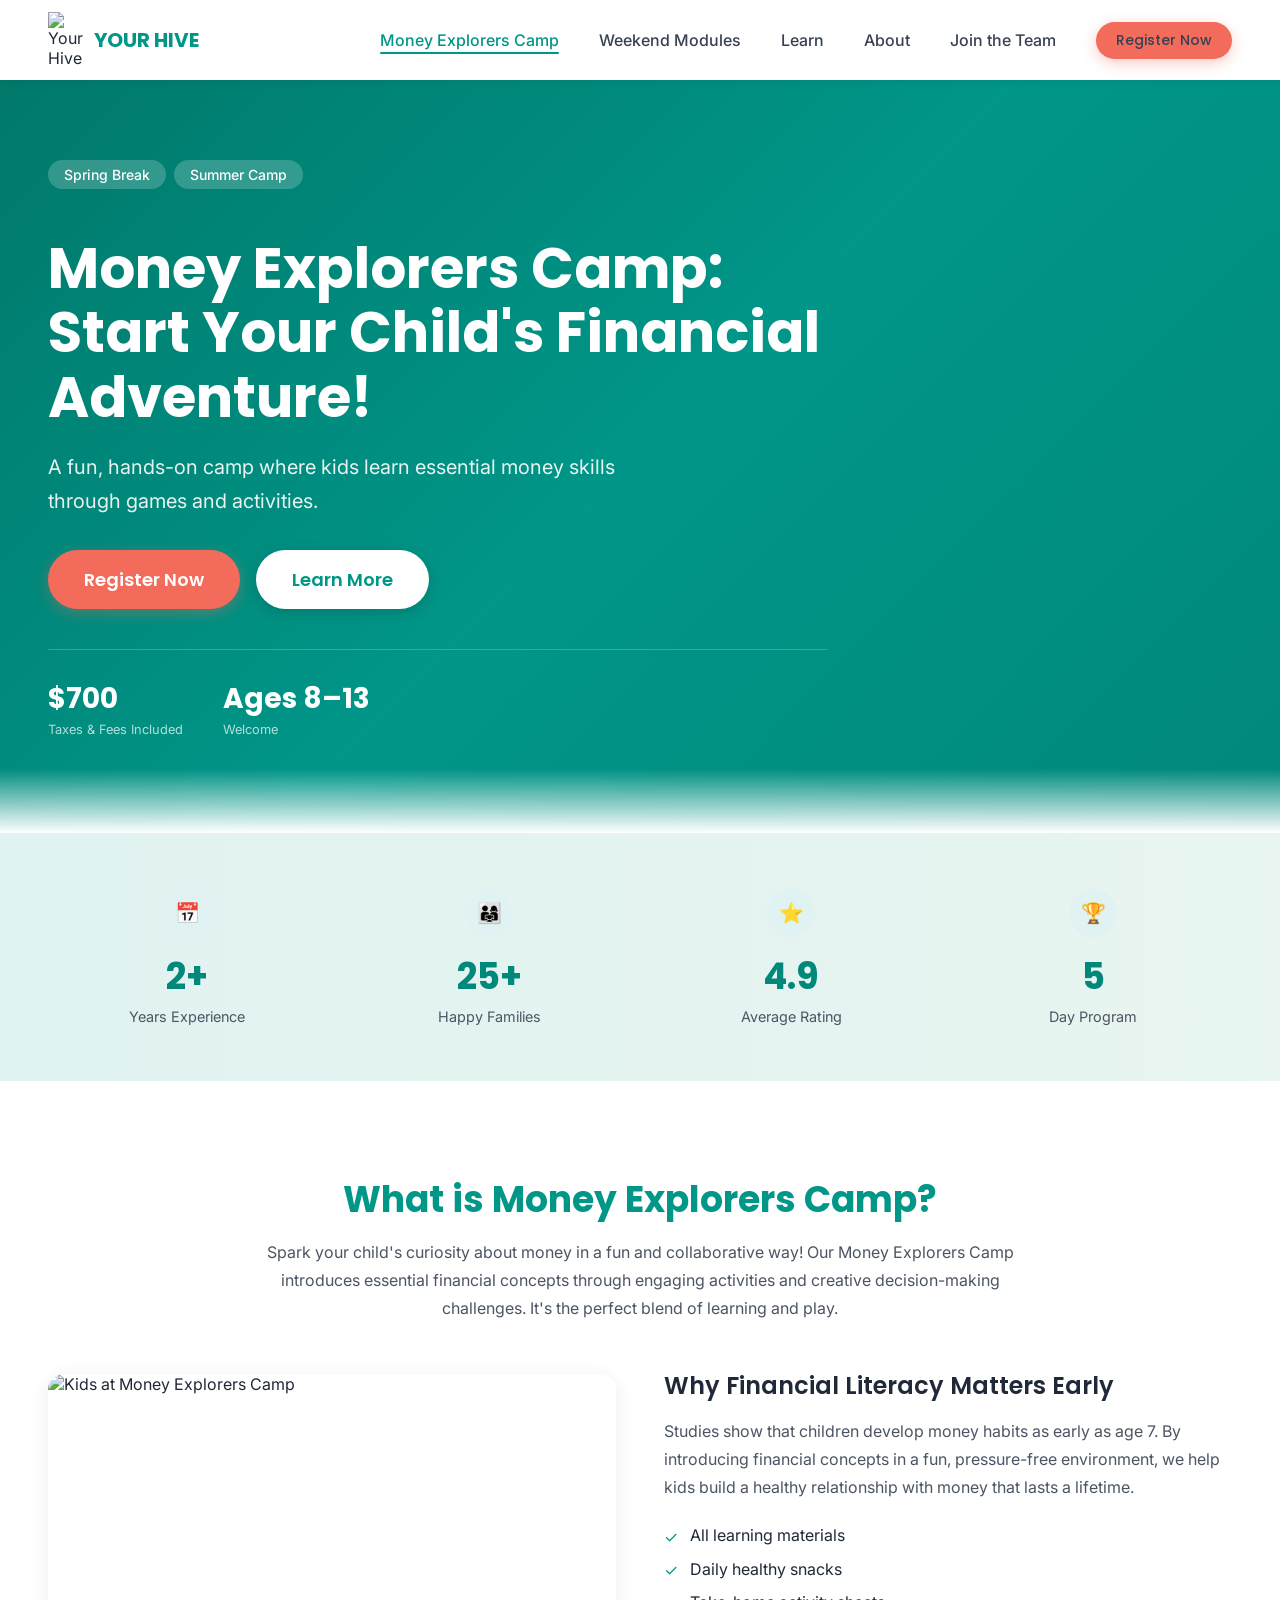
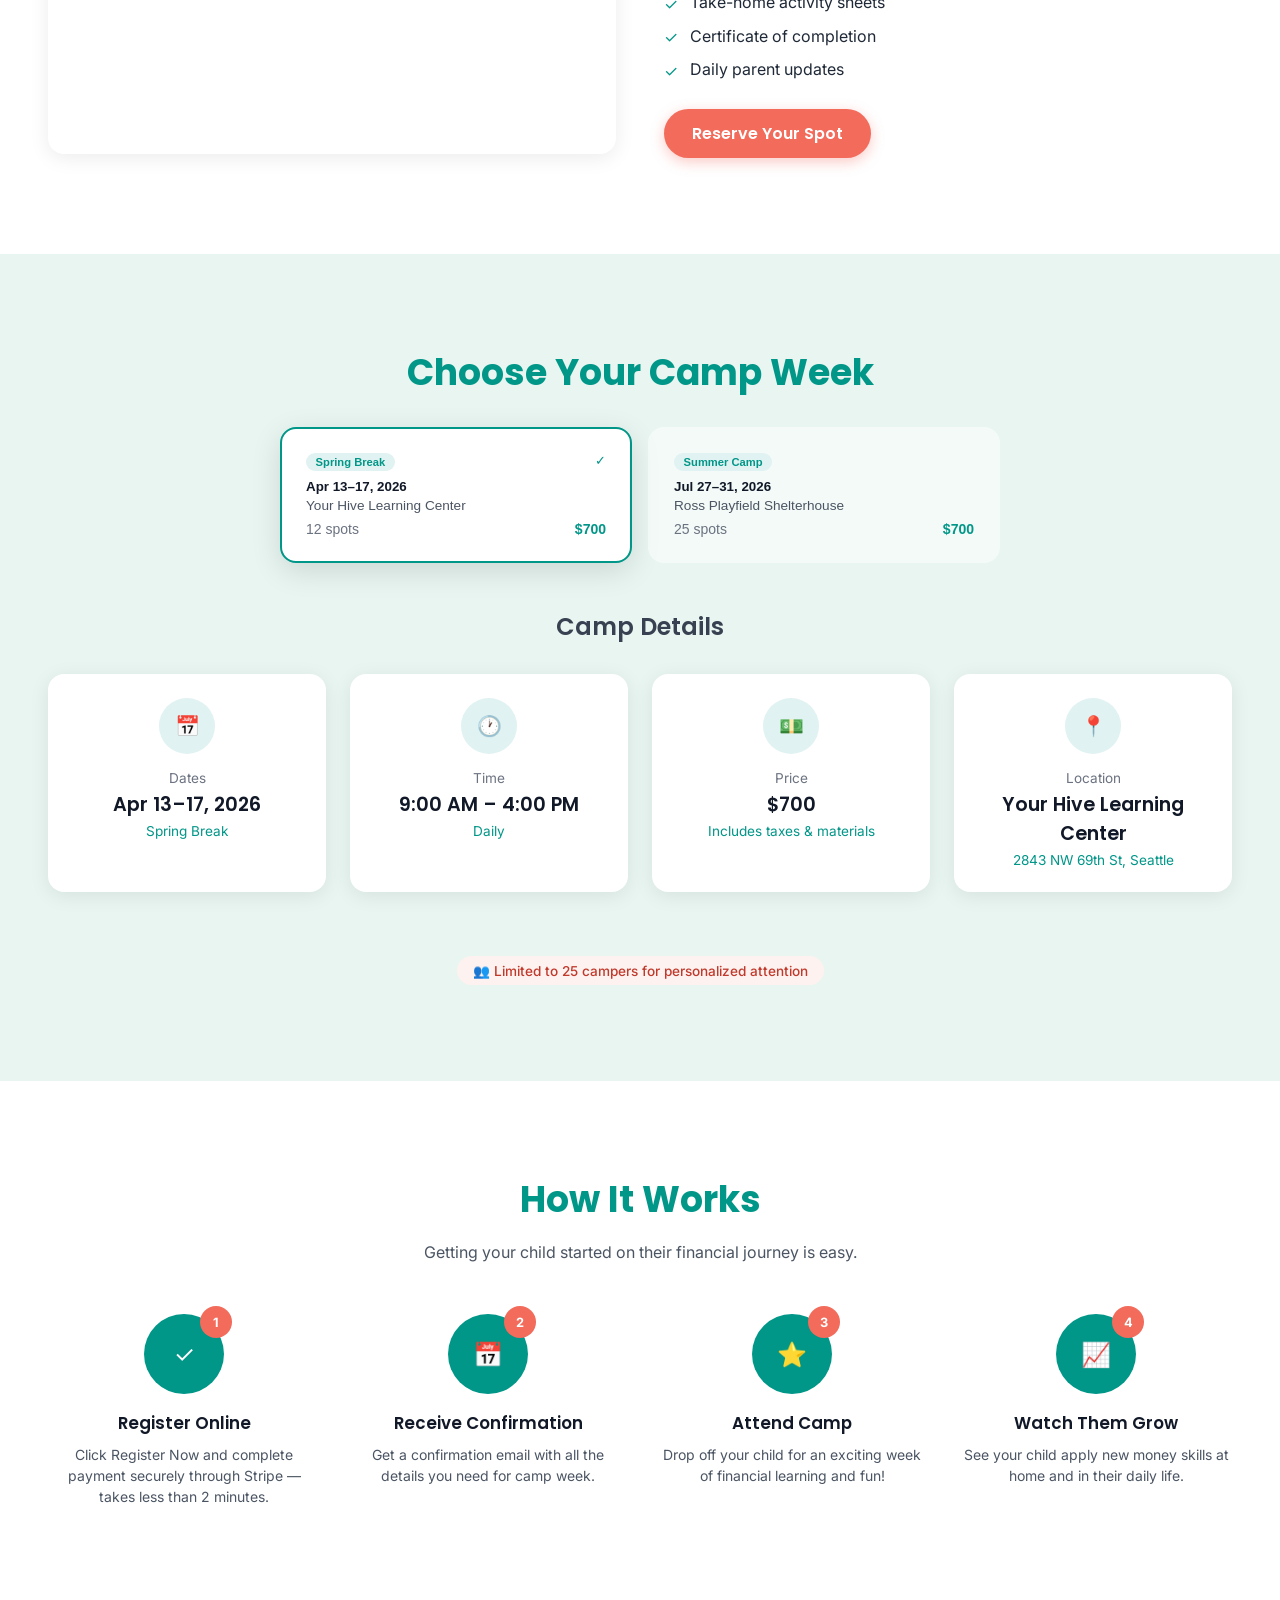
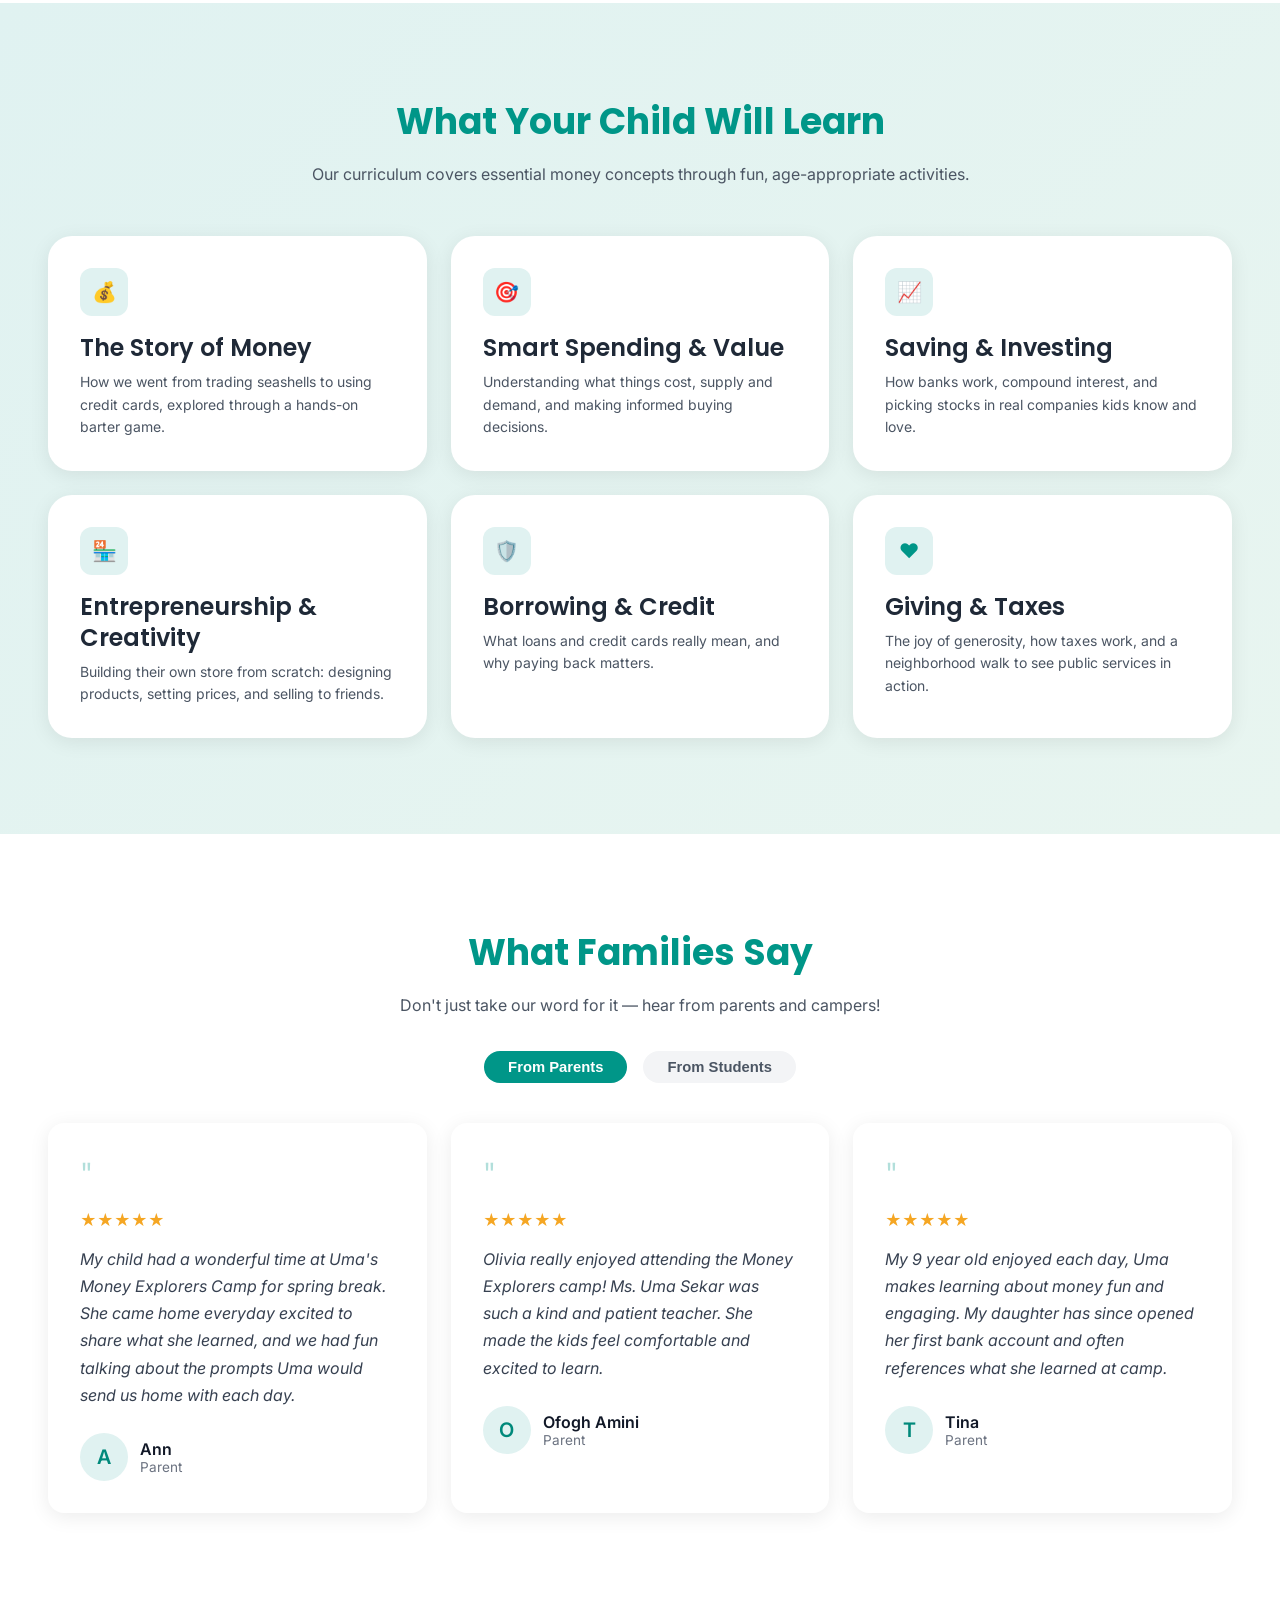
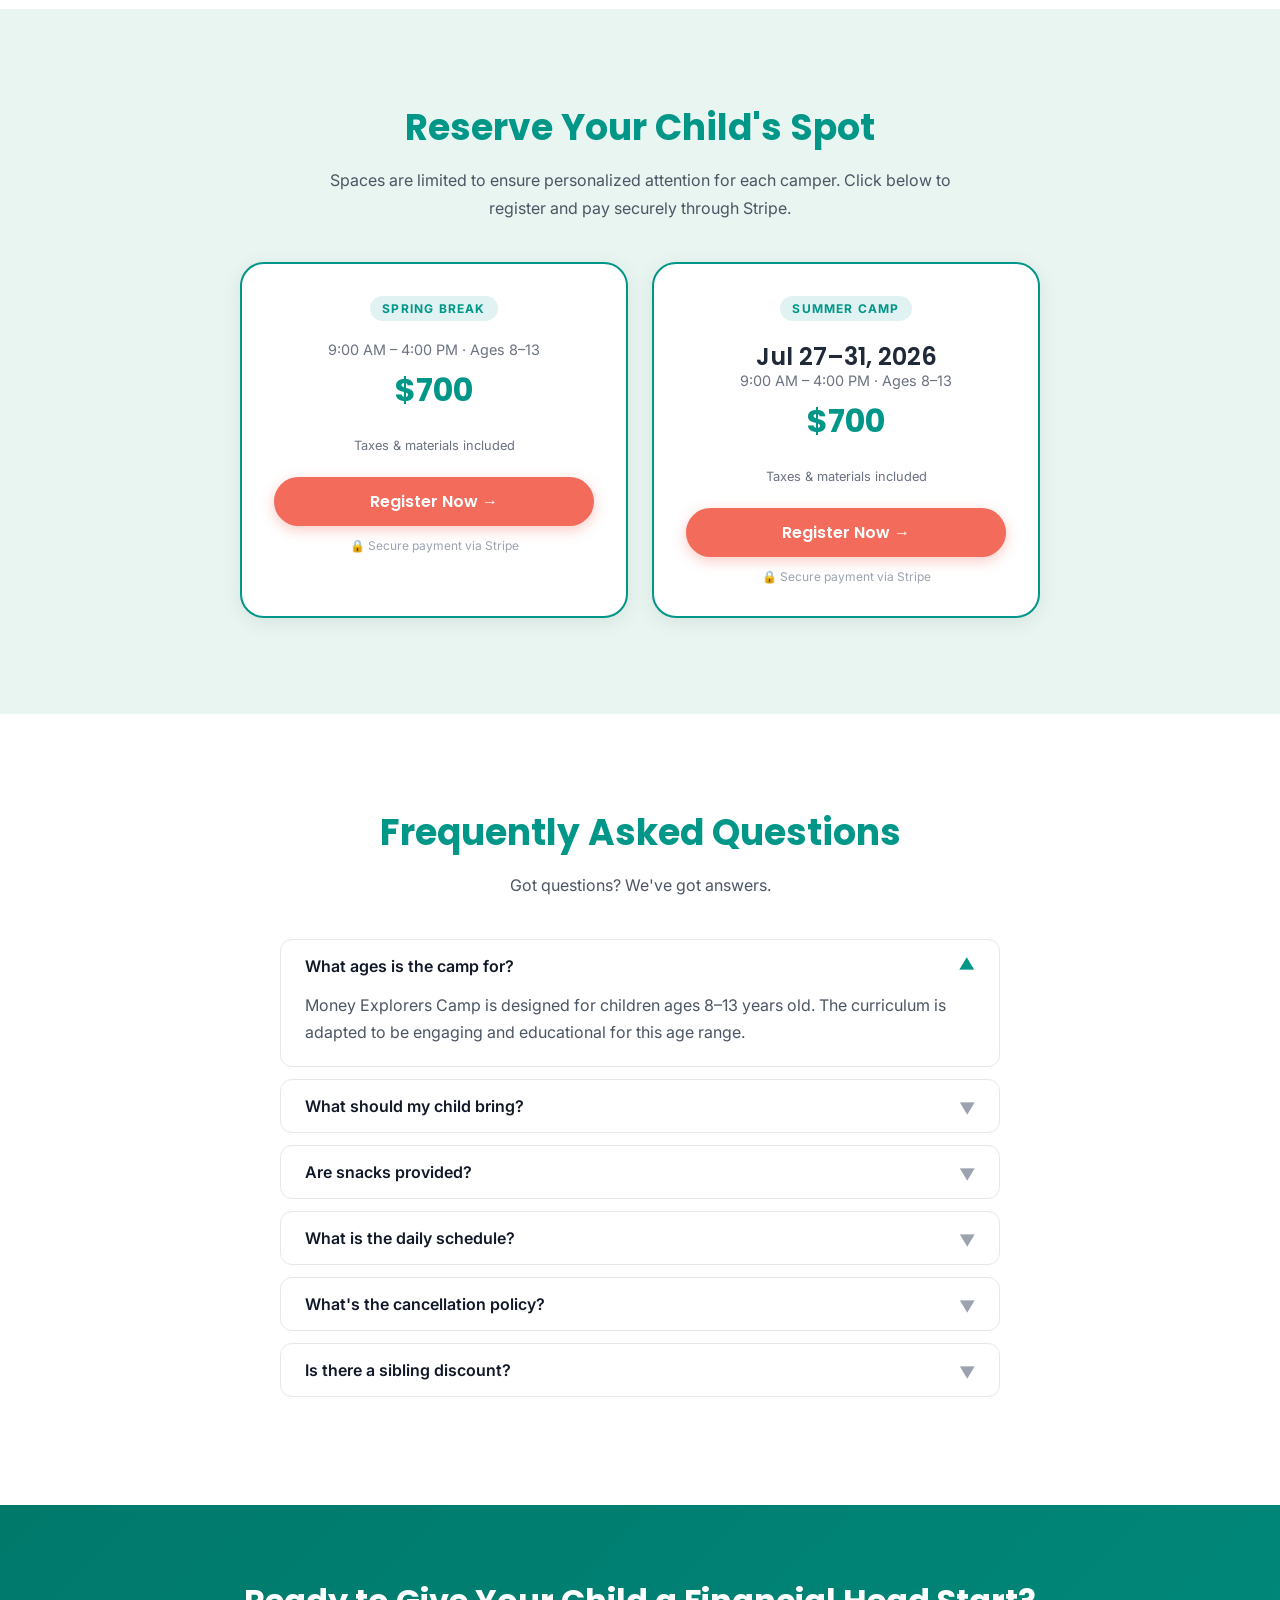
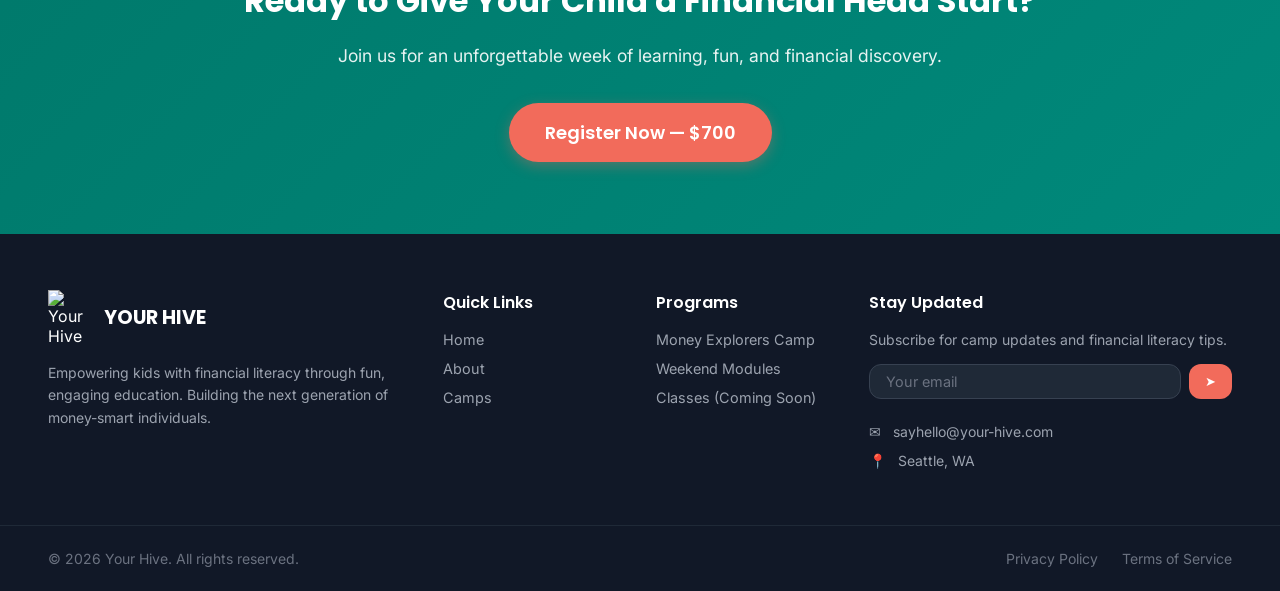
==== index.html @ 43883ba2 "Add files via upload" ====
<!DOCTYPE html>
<html lang="en" data-page="home">
<head>
  <meta charset="UTF-8">
  <meta name="viewport" content="width=device-width, initial-scale=1.0">
  <title>Money Explorers Camp — Your Hive | Financial Literacy for Kids</title>
  <meta name="description" content="A fun, hands-on camp where kids ages 8–13 learn essential money skills through games and activities. Spring Break & Summer 2026 in Seattle, WA.">
  <link rel="stylesheet" href="styles.css">
</head>
<body>

<!-- NAVBAR -->
<nav class="navbar" role="navigation">
  <div class="container navbar-inner">
    <a href="index.html" class="navbar-logo">
      <img src="assets/Hive Logo White.png" alt="Your Hive" >
      <span>YOUR HIVE</span>
    </a>
    <div class="navbar-nav">
      <a href="index.html" class="nav-home active">Money Explorers Camp</a>
      <a href="weekend-modules.html" class="nav-modules">Weekend Modules</a>
      <a href="learn.html" class="nav-learn">Learn</a>
      <a href="about.html" class="nav-about">About</a>
      <a href="join-team.html" class="nav-join">Join the Team</a>
      <a href="https://buy.stripe.com/9B6eVe1KY7rE9HEcYC2oE06" target="_blank" class="btn btn-primary btn-sm">Register Now</a>
    </div>
  </div>
</nav>

<!-- HERO -->
<section class="hero">
  <div class="container">
    <div class="hero-content reveal">
      <div class="hero-badges">
        <span class="hero-badge">Spring Break</span>
        <span class="hero-badge">Summer Camp</span>
      </div>
      <h1>Money Explorers Camp: Start Your Child's Financial Adventure!</h1>
      <p>A fun, hands-on camp where kids learn essential money skills through games and activities.</p>
      <div class="hero-ctas">
        <a href="https://buy.stripe.com/9B6eVe1KY7rE9HEcYC2oE06" target="_blank" class="btn btn-primary btn-lg">Register Now</a>
        <a href="#about" class="btn btn-white btn-lg">Learn More</a>
      </div>
      <div class="hero-stats">
        <div>
          <div class="hero-stat-value">$700</div>
          <div class="hero-stat-label">Taxes & Fees Included</div>
        </div>
        <div>
          <div class="hero-stat-value">Ages 8–13</div>
          <div class="hero-stat-label">Welcome</div>
        </div>
      </div>
    </div>
  </div>
</section>

<!-- STATS BAR -->
<div class="stats-bar">
  <div class="container">
    <div class="stats-grid">
      <div class="stat-item">
        <div class="stat-icon">📅</div>
        <div class="stat-value">2+</div>
        <div class="stat-label">Years Experience</div>
      </div>
      <div class="stat-item">
        <div class="stat-icon">👨‍👩‍👧</div>
        <div class="stat-value">25+</div>
        <div class="stat-label">Happy Families</div>
      </div>
      <div class="stat-item">
        <div class="stat-icon">⭐</div>
        <div class="stat-value">4.9</div>
        <div class="stat-label">Average Rating</div>
      </div>
      <div class="stat-item">
        <div class="stat-icon">🏆</div>
        <div class="stat-value">5</div>
        <div class="stat-label">Day Program</div>
      </div>
    </div>
  </div>
</div>

<!-- ABOUT SECTION -->
<section id="about" class="section bg-white">
  <div class="container">
    <div class="text-center mb-12 reveal">
      <h2 class="heading-2 mb-4" style="color:var(--teal)">What is Money Explorers Camp?</h2>
      <p class="text-body max-w-3xl mx-auto">Spark your child's curiosity about money in a fun and collaborative way! Our Money Explorers Camp introduces essential financial concepts through engaging activities and creative decision-making challenges. It's the perfect blend of learning and play.</p>
    </div>
    <div class="grid-2" style="align-items:center; gap:3rem;">
      <div class="reveal">
        <img src="assets/camps.jpg" alt="Kids at Money Explorers Camp" style="border-radius:1rem; width:100%; height:380px; object-fit:cover; box-shadow:var(--shadow-card);">
      </div>
      <div class="reveal delay-1">
        <h3 class="heading-3 mb-4">Why Financial Literacy Matters Early</h3>
        <p class="text-body mb-6">Studies show that children develop money habits as early as age 7. By introducing financial concepts in a fun, pressure-free environment, we help kids build a healthy relationship with money that lasts a lifetime.</p>
        <ul style="display:flex;flex-direction:column;gap:0.75rem;margin-bottom:1.75rem;">
          <li style="display:flex;gap:0.75rem;align-items:flex-start;"><span style="color:var(--teal);flex-shrink:0;margin-top:0.1rem;">✓</span><span>All learning materials</span></li>
          <li style="display:flex;gap:0.75rem;align-items:flex-start;"><span style="color:var(--teal);flex-shrink:0;margin-top:0.1rem;">✓</span><span>Daily healthy snacks</span></li>
          <li style="display:flex;gap:0.75rem;align-items:flex-start;"><span style="color:var(--teal);flex-shrink:0;margin-top:0.1rem;">✓</span><span>Take-home activity sheets</span></li>
          <li style="display:flex;gap:0.75rem;align-items:flex-start;"><span style="color:var(--teal);flex-shrink:0;margin-top:0.1rem;">✓</span><span>Certificate of completion</span></li>
          <li style="display:flex;gap:0.75rem;align-items:flex-start;"><span style="color:var(--teal);flex-shrink:0;margin-top:0.1rem;">✓</span><span>Daily parent updates</span></li>
        </ul>
        <a href="https://buy.stripe.com/9B6eVe1KY7rE9HEcYC2oE06" target="_blank" class="btn btn-primary btn-md">Reserve Your Spot</a>
      </div>
    </div>
  </div>
</section>

<!-- CAMP DETAILS -->
<section class="section bg-mint">
  <div class="container">
    <h2 class="heading-2 text-center mb-8 reveal" style="color:var(--teal)">Choose Your Camp Week</h2>

    <!-- Session Selector -->
    <div class="grid-2 mb-12 reveal" style="max-width:720px;margin-left:auto;margin-right:auto;gap:1rem;">
      <button class="session-card selected" data-session="spring2">
        <div style="display:flex;justify-content:space-between;align-items:flex-start;margin-bottom:0.5rem;">
          <span class="badge badge-teal">Spring Break</span>
          <span style="color:var(--teal);">✓</span>
        </div>
        <div style="font-weight:600;color:var(--gray-900);margin-bottom:0.25rem;">Apr 13–17, 2026</div>
        <div style="font-size:0.85rem;color:var(--gray-600);margin-bottom:0.5rem;">Your Hive Learning Center</div>
        <div style="display:flex;justify-content:space-between;font-size:0.875rem;">
          <span style="color:var(--gray-500);">12 spots</span>
          <span style="font-weight:600;color:var(--teal);">$700</span>
        </div>
      </button>
      <button class="session-card unselected" data-session="summer">
        <div style="display:flex;justify-content:space-between;align-items:flex-start;margin-bottom:0.5rem;">
          <span class="badge badge-teal">Summer Camp</span>
        </div>
        <div style="font-weight:600;color:var(--gray-900);margin-bottom:0.25rem;">Jul 27–31, 2026</div>
        <div style="font-size:0.85rem;color:var(--gray-600);margin-bottom:0.5rem;">Ross Playfield Shelterhouse</div>
        <div style="display:flex;justify-content:space-between;font-size:0.875rem;">
          <span style="color:var(--gray-500);">25 spots</span>
          <span style="font-weight:600;color:var(--teal);">$700</span>
        </div>
      </button>
    </div>

    <h3 class="heading-3 text-center mb-8 reveal" style="color:var(--gray-700)">Camp Details</h3>
    <div class="grid-4 reveal">
      <div class="detail-card">
        <div class="detail-icon">📅</div>
        <div class="detail-sub">Dates</div>
        <div class="detail-val" id="detail-dates">Apr 13–17, 2026</div>
        <div class="detail-info" id="detail-season">Spring Break</div>
      </div>
      <div class="detail-card">
        <div class="detail-icon">🕐</div>
        <div class="detail-sub">Time</div>
        <div class="detail-val">9:00 AM – 4:00 PM</div>
        <div class="detail-info">Daily</div>
      </div>
      <div class="detail-card">
        <div class="detail-icon">💵</div>
        <div class="detail-sub">Price</div>
        <div class="detail-val">$700</div>
        <div class="detail-info">Includes taxes &amp; materials</div>
      </div>
      <div class="detail-card">
        <div class="detail-icon">📍</div>
        <div class="detail-sub">Location</div>
        <div class="detail-val" id="detail-location">Your Hive Learning Center</div>
        <div class="detail-info" id="detail-address">2843 NW 69th St, Seattle</div>
      </div>
    </div>
    <div class="text-center mt-8 reveal">
      <div class="capacity-badge">👥 Limited to 25 campers for personalized attention</div>
    </div>
  </div>
</section>

<!-- HOW IT WORKS -->
<section class="section bg-white">
  <div class="container">
    <h2 class="heading-2 text-center mb-4 reveal" style="color:var(--teal)">How It Works</h2>
    <p class="text-body text-center max-w-2xl mx-auto mb-12 reveal">Getting your child started on their financial journey is easy.</p>
    <div class="steps-grid">
      <div class="step reveal">
        <div class="step-icon-wrap"><div class="step-icon">✓</div><span class="step-num">1</span></div>
        <div class="step-title">Register Online</div>
        <p class="step-desc">Click Register Now and complete payment securely through Stripe — takes less than 2 minutes.</p>
      </div>
      <div class="step reveal delay-1">
        <div class="step-icon-wrap"><div class="step-icon">📅</div><span class="step-num">2</span></div>
        <div class="step-title">Receive Confirmation</div>
        <p class="step-desc">Get a confirmation email with all the details you need for camp week.</p>
      </div>
      <div class="step reveal delay-2">
        <div class="step-icon-wrap"><div class="step-icon">⭐</div><span class="step-num">3</span></div>
        <div class="step-title">Attend Camp</div>
        <p class="step-desc">Drop off your child for an exciting week of financial learning and fun!</p>
      </div>
      <div class="step reveal delay-3">
        <div class="step-icon-wrap"><div class="step-icon">📈</div><span class="step-num">4</span></div>
        <div class="step-title">Watch Them Grow</div>
        <p class="step-desc">See your child apply new money skills at home and in their daily life.</p>
      </div>
    </div>
  </div>
</section>

<!-- CURRICULUM -->
<section class="section" style="background:linear-gradient(135deg,var(--teal-50),var(--mint));">
  <div class="container">
    <h2 class="heading-2 text-center mb-4 reveal" style="color:var(--teal)">What Your Child Will Learn</h2>
    <p class="text-body text-center max-w-2xl mx-auto mb-12 reveal">Our curriculum covers essential money concepts through fun, age-appropriate activities.</p>
    <div class="grid-3">
      <div class="card reveal">
        <div class="card-icon">💰</div>
        <h3 class="heading-3 mb-2">The Story of Money</h3>
        <p class="text-body-sm">How we went from trading seashells to using credit cards, explored through a hands-on barter game.</p>
      </div>
      <div class="card reveal delay-1">
        <div class="card-icon">🎯</div>
        <h3 class="heading-3 mb-2">Smart Spending & Value</h3>
        <p class="text-body-sm">Understanding what things cost, supply and demand, and making informed buying decisions.</p>
      </div>
      <div class="card reveal delay-2">
        <div class="card-icon">📈</div>
        <h3 class="heading-3 mb-2">Saving & Investing</h3>
        <p class="text-body-sm">How banks work, compound interest, and picking stocks in real companies kids know and love.</p>
      </div>
      <div class="card reveal">
        <div class="card-icon">🏪</div>
        <h3 class="heading-3 mb-2">Entrepreneurship & Creativity</h3>
        <p class="text-body-sm">Building their own store from scratch: designing products, setting prices, and selling to friends.</p>
      </div>
      <div class="card reveal delay-1">
        <div class="card-icon">🛡️</div>
        <h3 class="heading-3 mb-2">Borrowing & Credit</h3>
        <p class="text-body-sm">What loans and credit cards really mean, and why paying back matters.</p>
      </div>
      <div class="card reveal delay-2">
        <div class="card-icon">❤️</div>
        <h3 class="heading-3 mb-2">Giving & Taxes</h3>
        <p class="text-body-sm">The joy of generosity, how taxes work, and a neighborhood walk to see public services in action.</p>
      </div>
    </div>
  </div>
</section>

<!-- TESTIMONIALS -->
<section class="section bg-white">
  <div class="container">
    <h2 class="heading-2 text-center mb-4 reveal" style="color:var(--teal)">What Families Say</h2>
    <p class="text-body text-center max-w-2xl mx-auto mb-8 reveal">Don't just take our word for it — hear from parents and campers!</p>
    <div class="tabs reveal" id="testimonial-tabs">
      <button class="tab active" data-tab="parents">From Parents</button>
      <button class="tab" data-tab="students">From Students</button>
    </div>
    <div class="tab-panel active" data-panel="parents">
      <div class="grid-3">
        <div class="testimonial-card reveal">
          <div class="testimonial-quote-icon">"</div>
          <div class="testimonial-stars">★★★★★</div>
          <p class="testimonial-text">My child had a wonderful time at Uma's Money Explorers Camp for spring break. She came home everyday excited to share what she learned, and we had fun talking about the prompts Uma would send us home with each day.</p>
          <div class="testimonial-author"><div class="testimonial-avatar">A</div><div><div class="testimonial-name">Ann</div><div class="testimonial-role">Parent</div></div></div>
        </div>
        <div class="testimonial-card reveal delay-1">
          <div class="testimonial-quote-icon">"</div>
          <div class="testimonial-stars">★★★★★</div>
          <p class="testimonial-text">Olivia really enjoyed attending the Money Explorers camp! Ms. Uma Sekar was such a kind and patient teacher. She made the kids feel comfortable and excited to learn.</p>
          <div class="testimonial-author"><div class="testimonial-avatar">O</div><div><div class="testimonial-name">Ofogh Amini</div><div class="testimonial-role">Parent</div></div></div>
        </div>
        <div class="testimonial-card reveal delay-2">
          <div class="testimonial-quote-icon">"</div>
          <div class="testimonial-stars">★★★★★</div>
          <p class="testimonial-text">My 9 year old enjoyed each day, Uma makes learning about money fun and engaging. My daughter has since opened her first bank account and often references what she learned at camp.</p>
          <div class="testimonial-author"><div class="testimonial-avatar">T</div><div><div class="testimonial-name">Tina</div><div class="testimonial-role">Parent</div></div></div>
        </div>
      </div>
    </div>
    <div class="tab-panel" data-panel="students">
      <div class="grid-3">
        <div class="quote-card reveal"><div class="quote-icon">👤</div><p class="quote-text">"I don't want to borrow, but if I need to use a credit card, I'll make sure I have enough to pay it back."</p><p class="quote-attr">— Money Explorers Camper</p></div>
        <div class="quote-card reveal delay-1"><div class="quote-icon">👤</div><p class="quote-text">"I love making a store, I want to do more of that when I am an adult."</p><p class="quote-attr">— Money Explorers Camper</p></div>
        <div class="quote-card reveal delay-2"><div class="quote-icon">👤</div><p class="quote-text">"I don't want to pay interest to the Bank, I want to get paid by the Bank."</p><p class="quote-attr">— Money Explorers Camper</p></div>
        <div class="quote-card reveal"><div class="quote-icon">👤</div><p class="quote-text">"I want to do stock investing! I really enjoyed that!"</p><p class="quote-attr">— Money Explorers Camper</p></div>
        <div class="quote-card reveal delay-1"><div class="quote-icon">👤</div><p class="quote-text">"I'm going to invest $1M and make it $6.9M by the time I'm 35!"</p><p class="quote-attr">— Money Explorers Camper</p></div>
        <div class="quote-card reveal delay-2"><div class="quote-icon">👤</div><p class="quote-text">"I don't want to take too much risk until I have enough backup money and I'm ready to lose it."</p><p class="quote-attr">— Money Explorers Camper</p></div>
      </div>
    </div>
  </div>
</section>

<!-- REGISTRATION -->
<section id="registration" class="section bg-mint">
  <div class="container">
    <div class="text-center mb-10 reveal">
      <h2 class="heading-2 mb-4" style="color:var(--teal)">Reserve Your Child's Spot</h2>
      <p class="text-body max-w-2xl mx-auto">Spaces are limited to ensure personalized attention for each camper. Click below to register and pay securely through Stripe.</p>
    </div>
    <div class="grid-2 reveal" style="max-width:800px;margin:0 auto;gap:1.5rem;">

      <!-- Spring Break -->
      <div class="card text-center" style="border:2px solid var(--teal);">
        <div style="display:inline-flex;align-items:center;gap:0.5rem;background:var(--teal-50);color:var(--teal);font-size:0.75rem;font-weight:700;letter-spacing:0.1em;text-transform:uppercase;padding:0.3rem 0.75rem;border-radius:9999px;margin-bottom:1.25rem;">Spring Break</div>
        <p style="font-size:0.9rem;color:var(--gray-500);margin-bottom:0.5rem;">9:00 AM – 4:00 PM · Ages 8–13</p>
        <p style="font-family:var(--font-heading);font-size:2rem;font-weight:700;color:var(--teal);margin-bottom:1.5rem;">$700</p>
        <p style="font-size:0.8rem;color:var(--gray-500);margin-bottom:1.5rem;">Taxes &amp; materials included</p>
        <a href="https://buy.stripe.com/9B6eVe1KY7rE9HEcYC2oE06" target="_blank" class="btn btn-primary btn-md" style="width:100%;justify-content:center;">Register Now →</a>
        <p style="font-size:0.75rem;color:var(--gray-400);margin-top:0.75rem;">🔒 Secure payment via Stripe</p>
      </div>

      <!-- Summer Camp -->
      <div class="card text-center" style="border:2px solid var(--teal);">
        <div style="display:inline-flex;align-items:center;gap:0.5rem;background:var(--teal-50);color:var(--teal);font-size:0.75rem;font-weight:700;letter-spacing:0.1em;text-transform:uppercase;padding:0.3rem 0.75rem;border-radius:9999px;margin-bottom:1.25rem;">Summer Camp</div>
        <h3 class="heading-3 mb-1">Jul 27–31, 2026</h3>
        <p style="font-size:0.9rem;color:var(--gray-500);margin-bottom:0.5rem;">9:00 AM – 4:00 PM · Ages 8–13</p>
        <p style="font-family:var(--font-heading);font-size:2rem;font-weight:700;color:var(--teal);margin-bottom:1.5rem;">$700</p>
        <p style="font-size:0.8rem;color:var(--gray-500);margin-bottom:1.5rem;">Taxes &amp; materials included</p>
        <a href="https://buy.stripe.com/9B6eVe1KY7rE9HEcYC2oE06" target="_blank" class="btn btn-primary btn-md" style="width:100%;justify-content:center;">Register Now →</a>
        <p style="font-size:0.75rem;color:var(--gray-400);margin-top:0.75rem;">🔒 Secure payment via Stripe</p>
      </div>

    </div>
  </div>
</section>

<!-- FAQ -->
<section class="section bg-white">
  <div class="container">
    <div style="max-width:720px;margin:0 auto;">
      <h2 class="heading-2 text-center mb-4 reveal" style="color:var(--teal)">Frequently Asked Questions</h2>
      <p class="text-body text-center mb-10 reveal">Got questions? We've got answers.</p>
      <div class="accordion reveal">
        <div class="accordion-item">
          <button class="accordion-trigger open">What ages is the camp for? <span class="icon">▼</span></button>
          <div class="accordion-body open"><div class="accordion-content">Money Explorers Camp is designed for children ages 8–13 years old. The curriculum is adapted to be engaging and educational for this age range.</div></div>
        </div>
        <div class="accordion-item">
          <button class="accordion-trigger">What should my child bring? <span class="icon">▼</span></button>
          <div class="accordion-body"><div class="accordion-content">Your child should bring a packed lunch each day, a water bottle, and wear comfortable clothes. We provide all materials, snacks, and learning supplies.</div></div>
        </div>
        <div class="accordion-item">
          <button class="accordion-trigger">Are snacks provided? <span class="icon">▼</span></button>
          <div class="accordion-body"><div class="accordion-content">Yes! We provide healthy, kid-friendly snacks throughout the day. However, lunch is NOT provided — please pack a lunch for your child each day.</div></div>
        </div>
        <div class="accordion-item">
          <button class="accordion-trigger">What is the daily schedule? <span class="icon">▼</span></button>
          <div class="accordion-body"><div class="accordion-content">Camp runs from 9:00 AM to 4:00 PM daily. Each day includes a mix of interactive lessons, hands-on activities, outdoor play, and creative projects.</div></div>
        </div>
        <div class="accordion-item">
          <button class="accordion-trigger">What's the cancellation policy? <span class="icon">▼</span></button>
          <div class="accordion-body"><div class="accordion-content">Cancellations made 14+ days before camp receive a full refund minus processing fee. Cancellations made less than 14 days before are not eligible for refund, but camp credit may be issued.</div></div>
        </div>
        <div class="accordion-item">
          <button class="accordion-trigger">Is there a sibling discount? <span class="icon">▼</span></button>
          <div class="accordion-body"><div class="accordion-content">Contact us at <a href="mailto:sayhello@your-hive.com" style="color:var(--teal)">sayhello@your-hive.com</a> to inquire about sibling discounts for multiple children registering together.</div></div>
        </div>
      </div>
    </div>
  </div>
</section>

<!-- FINAL CTA -->
<section class="final-cta">
  <div class="container">
    <h2>Ready to Give Your Child a Financial Head Start?</h2>
    <p>Join us for an unforgettable week of learning, fun, and financial discovery.</p>
    <a href="https://buy.stripe.com/9B6eVe1KY7rE9HEcYC2oE06" target="_blank" class="btn btn-primary btn-lg">Register Now — $700</a>
  </div>
</section>

<!-- FOOTER -->
<footer>
  <div class="footer-main">
    <div class="container">
      <div class="footer-grid">
        <div>
          <div class="footer-brand-logo">
            <img src="assets/Hive Logo White.png" alt="Your Hive">
            <span>YOUR HIVE</span>
          </div>
          <p class="footer-brand-desc">Empowering kids with financial literacy through fun, engaging education. Building the next generation of money-smart individuals.</p>
        </div>
        <div>
          <h4 class="footer-heading">Quick Links</h4>
          <nav class="footer-links">
            <a href="index.html">Home</a>
            <a href="about.html">About</a>
            <a href="index.html">Camps</a>
          </nav>
        </div>
        <div>
          <h4 class="footer-heading">Programs</h4>
          <nav class="footer-links">
            <a href="index.html">Money Explorers Camp</a>
            <a href="weekend-modules.html">Weekend Modules</a>
            <a href="#">Classes (Coming Soon)</a>
          </nav>
        </div>
        <div id="subscribe">
          <h4 class="footer-heading">Stay Updated</h4>
          <p style="color:var(--gray-400);font-size:0.875rem;margin-bottom:1rem;">Subscribe for camp updates and financial literacy tips.</p>
          <form id="subscribe-form" class="footer-subscribe">
            <input type="email" id="subscribe-email" placeholder="Your email" required>
            <button type="submit" class="footer-subscribe-btn">➤</button>
          </form>
          <p id="subscribe-msg" style="font-size:0.85rem;margin-top:0.5rem;"></p>
          <div class="footer-contact">
            <div class="footer-contact-item"><span>✉</span><a href="mailto:sayhello@your-hive.com" style="color:var(--gray-400);">sayhello@your-hive.com</a></div>
            <div class="footer-contact-item"><span>📍</span><span>Seattle, WA</span></div>
          </div>
        </div>
      </div>
    </div>
  </div>
  <div class="footer-bottom">
    <div class="container footer-bottom-inner">
      <p class="footer-copy">&copy; 2026 Your Hive. All rights reserved.</p>
      <div class="footer-legal"><a href="#">Privacy Policy</a><a href="#">Terms of Service</a></div>
    </div>
  </div>
</footer>

<script src="script.js"></script>
<script>
  // Session selector dynamic detail update
  const sessionData = {
    spring2: { dates:'Apr 13–17, 2026', season:'Spring Break', location:'Your Hive Learning Center', address:'2843 NW 69th St, Seattle' },
    summer:  { dates:'Jul 27–31, 2026',  season:'Summer Camp',  location:'Ross Playfield Shelterhouse', address:'4320 4th Ave NW, Seattle WA 98107' },
  };
  document.querySelectorAll('.session-card').forEach(card => {
    card.addEventListener('click', () => {
      const d = sessionData[card.dataset.session];
      if (d) {
        document.getElementById('detail-dates').textContent = d.dates;
        document.getElementById('detail-season').textContent = d.season;
        document.getElementById('detail-location').textContent = d.location;
        document.getElementById('detail-address').textContent = d.address;
      }
    });
  });
</script>
</body>
</html>
---- styles.css ----
@import url('https://fonts.googleapis.com/css2?family=Inter:wght@400;500;600;700&family=Poppins:wght@400;500;600;700;800&display=swap');

/* ============================================================
   CSS VARIABLES — Brand Colors & Tokens
   ============================================================ */
:root {
  --teal:       #009688;
  --teal-50:    #E0F2F1;
  --teal-100:   #B2DFDB;
  --teal-600:   #00897B;
  --teal-700:   #00796B;
  --teal-800:   #00695C;
  --teal-900:   #004D40;
  --teal-dark:  #0D5C4E;
  --teal-brand: #1A7F6E;

  --coral:      #F26B5B;
  --coral-50:   #FEF2F0;
  --coral-100:  #FCE4E1;
  --coral-600:  #EF4A37;

  --amber:      #F5A623;
  --mint:       #E8F5F0;
  --mint-dark:  #E8F5F2;

  --gray-50:    #F9FAFB;
  --gray-100:   #F3F4F6;
  --gray-200:   #E5E7EB;
  --gray-400:   #9CA3AF;
  --gray-500:   #6B7280;
  --gray-600:   #4B5563;
  --gray-700:   #374151;
  --gray-800:   #1F2937;
  --gray-900:   #111827;

  --white: #ffffff;
  --shadow-card: 0 4px 20px rgba(0,0,0,0.08);
  --shadow-card-hover: 0 8px 30px rgba(0,0,0,0.12);
  --shadow-hero: 0 25px 50px -12px rgba(0,0,0,0.25);

  --font-heading: 'Poppins', sans-serif;
  --font-body:    'Inter', sans-serif;

  --radius-pill: 9999px;
  --radius-lg: 0.75rem;
  --radius-xl: 1rem;
  --radius-2xl: 1.5rem;
}

/* ============================================================
   RESET & BASE
   ============================================================ */
*, *::before, *::after { box-sizing: border-box; margin: 0; padding: 0; }
html { scroll-behavior: smooth; }
body {
  font-family: var(--font-body);
  color: var(--gray-800);
  background: var(--white);
  -webkit-font-smoothing: antialiased;
  overflow-x: hidden;
}
h1, h2, h3, h4, h5, h6 { font-family: var(--font-heading); }
img { max-width: 100%; display: block; }
a { text-decoration: none; color: inherit; }
ul { list-style: none; }

/* ============================================================
   LAYOUT UTILITIES
   ============================================================ */
.container {
  width: 100%;
  max-width: 1280px;
  margin: 0 auto;
  padding: 0 1.5rem;
}
@media (min-width: 640px)  { .container { padding: 0 2rem; } }
@media (min-width: 1024px) { .container { padding: 0 3rem; } }

.section { padding: 4rem 0; }
@media (min-width: 768px)  { .section { padding: 5rem 0; } }
@media (min-width: 1024px) { .section { padding: 6rem 0; } }

.section-sm { padding: 2rem 0; }
@media (min-width: 768px) { .section-sm { padding: 2.5rem 0; } }

/* ============================================================
   TYPOGRAPHY
   ============================================================ */
.heading-1 {
  font-family: var(--font-heading);
  font-size: clamp(2rem, 5vw, 3.5rem);
  font-weight: 700;
  line-height: 1.15;
  color: var(--gray-900);
}
.heading-2 {
  font-family: var(--font-heading);
  font-size: clamp(1.5rem, 3vw, 2.25rem);
  font-weight: 700;
  line-height: 1.25;
  color: var(--gray-900);
}
.heading-3 {
  font-family: var(--font-heading);
  font-size: clamp(1.125rem, 2vw, 1.5rem);
  font-weight: 600;
  line-height: 1.3;
}
.text-body { font-size: 1rem; line-height: 1.75; color: var(--gray-600); }
.text-body-sm { font-size: 0.875rem; line-height: 1.6; color: var(--gray-600); }
.section-label {
  font-size: 0.7rem;
  font-weight: 700;
  letter-spacing: 0.2em;
  text-transform: uppercase;
  margin-bottom: 0.75rem;
  color: var(--teal-brand);
}
.section-label.light { color: rgba(179, 228, 219, 0.9); }

/* ============================================================
   BUTTONS
   ============================================================ */
.btn {
  display: inline-flex;
  align-items: center;
  justify-content: center;
  gap: 0.5rem;
  font-family: var(--font-heading);
  font-weight: 600;
  border-radius: var(--radius-pill);
  border: none;
  cursor: pointer;
  transition: all 0.3s ease;
  text-decoration: none;
}
.btn-sm  { padding: 0.5rem 1.25rem; font-size: 0.875rem; }
.btn-md  { padding: 0.75rem 1.75rem; font-size: 1rem; }
.btn-lg  { padding: 1rem 2.25rem; font-size: 1.125rem; }

.btn-primary {
  background: var(--coral);
  color: var(--white);
  box-shadow: 0 4px 14px rgba(242,107,91,0.35);
}
.btn-primary:hover { background: var(--coral-600); box-shadow: 0 6px 20px rgba(242,107,91,0.45); }

.btn-secondary {
  background: transparent;
  color: var(--coral);
  border: 2px solid var(--coral);
}
.btn-secondary:hover { background: var(--coral); color: var(--white); }

.btn-white {
  background: var(--white);
  color: var(--teal);
  box-shadow: 0 4px 14px rgba(0,0,0,0.15);
}
.btn-white:hover { background: var(--gray-100); }

.btn-teal {
  background: var(--teal);
  color: var(--white);
  box-shadow: 0 4px 14px rgba(0,150,136,0.35);
}
.btn-teal:hover { background: var(--teal-600); }

.btn-teal-outline {
  background: transparent;
  color: var(--teal);
  border: 2px solid var(--teal);
}
.btn-teal-outline:hover { background: var(--teal); color: var(--white); }

/* ============================================================
   NAVBAR
   ============================================================ */
.navbar {
  position: sticky;
  top: 0;
  z-index: 50;
  background: var(--white);
  padding: 0.75rem 0;
  box-shadow: 0 1px 8px rgba(0,0,0,0.08);
  transition: all 0.3s;
}
.navbar-inner {
  display: flex;
  align-items: center;
  justify-content: space-between;
  gap: 2rem;
}
.navbar-logo {
  display: flex;
  align-items: center;
  gap: 0.375rem;
  text-decoration: none;
}
.navbar-logo img { width: 2.5rem; }
.navbar-logo span {
  font-family: var(--font-heading);
  font-weight: 700;
  font-size: 1.25rem;
  color: var(--teal);
}
.navbar-nav {
  display: flex;
  align-items: center;
  gap: 2.5rem;
}
.navbar-nav a {
  font-weight: 500;
  color: var(--gray-700);
  transition: color 0.2s;
  position: relative;
}
.navbar-nav a:hover,
.navbar-nav a.active { color: var(--teal); }
.navbar-nav a.active::after {
  content: '';
  position: absolute;
  bottom: -4px;
  left: 0; right: 0;
  height: 2px;
  background: var(--teal);
  border-radius: 2px;
}
@media (max-width: 767px) { .navbar-nav { display: none; } }

/* ============================================================
   HERO
   ============================================================ */
.hero {
  position: relative;
  min-height: 520px;
  display: flex;
  align-items: center;
  background: linear-gradient(135deg, #00796B 0%, #009688 50%, #00897B 100%);
  overflow: hidden;
  padding: 5rem 0 6rem;
}
.hero::after {
  content: '';
  position: absolute;
  bottom: 0; left: 0; right: 0;
  height: 4rem;
  background: linear-gradient(to top, var(--white), transparent);
}
.hero-content {
  position: relative;
  z-index: 2;
  max-width: 780px;
}
.hero-badge {
  display: inline-flex;
  align-items: center;
  padding: 0.375rem 1rem;
  border-radius: var(--radius-pill);
  background: rgba(255,255,255,0.2);
  color: var(--white);
  font-size: 0.875rem;
  font-weight: 500;
  backdrop-filter: blur(4px);
  margin-bottom: 1.5rem;
}
.hero-badges { display: flex; flex-wrap: wrap; gap: 0.5rem; margin-bottom: 1.5rem; }
.hero h1 {
  font-family: var(--font-heading);
  font-size: clamp(2rem, 5vw, 3.5rem);
  font-weight: 700;
  color: var(--white);
  line-height: 1.15;
  margin-bottom: 1.25rem;
}
.hero p {
  font-size: clamp(1rem, 2vw, 1.25rem);
  color: rgba(255,255,255,0.9);
  line-height: 1.7;
  max-width: 640px;
  margin-bottom: 2rem;
}
.hero-ctas { display: flex; flex-wrap: wrap; gap: 1rem; margin-bottom: 2.5rem; }
.hero-stats {
  display: flex;
  flex-wrap: wrap;
  gap: 2.5rem;
  padding-top: 1.75rem;
  border-top: 1px solid rgba(255,255,255,0.2);
}
.hero-stat-value {
  font-family: var(--font-heading);
  font-size: 1.75rem;
  font-weight: 700;
  color: var(--white);
}
.hero-stat-label { font-size: 0.8rem; color: rgba(255,255,255,0.7); margin-top: 0.1rem; }

/* ============================================================
   STATS BAR
   ============================================================ */
.stats-bar { padding: 2.5rem 0; background: linear-gradient(to right, var(--teal-50), var(--mint)); }
.stats-grid {
  display: grid;
  grid-template-columns: repeat(2, 1fr);
  gap: 1.5rem;
}
@media (min-width: 768px) { .stats-grid { grid-template-columns: repeat(4, 1fr); } }
.stat-item { text-align: center; padding: 1rem; }
.stat-icon {
  width: 3rem; height: 3rem;
  border-radius: 50%;
  background: var(--teal-50);
  display: flex; align-items: center; justify-content: center;
  margin: 0 auto 0.75rem;
  color: var(--teal);
  font-size: 1.25rem;
}
.stat-value {
  font-family: var(--font-heading);
  font-size: 2.25rem;
  font-weight: 700;
  color: var(--teal-600);
}
.stat-label { font-size: 0.9rem; color: var(--gray-600); margin-top: 0.25rem; }

/* ============================================================
   CARDS
   ============================================================ */
.card {
  background: var(--white);
  border-radius: var(--radius-2xl);
  padding: 2rem;
  box-shadow: var(--shadow-card);
  transition: box-shadow 0.3s;
}
.card:hover { box-shadow: var(--shadow-card-hover); }

.card-icon {
  width: 3rem; height: 3rem;
  border-radius: var(--radius-lg);
  background: var(--teal-50);
  display: flex; align-items: center; justify-content: center;
  margin-bottom: 1rem;
  color: var(--teal);
  font-size: 1.25rem;
}
.card-icon.coral { background: var(--coral-50); color: var(--coral); }

/* ============================================================
   MODULE CARDS (Weekend Modules page)
   ============================================================ */
.module-card {
  background: var(--white);
  border-radius: var(--radius-2xl);
  box-shadow: var(--shadow-card);
  overflow: hidden;
  transition: box-shadow 0.3s;
}
.module-card:hover { box-shadow: var(--shadow-card-hover); }
.module-card-header { padding: 1.5rem; }
.module-card-top { display: flex; align-items: flex-start; gap: 1rem; }
.module-icon {
  width: 3rem; height: 3rem;
  border-radius: var(--radius-lg);
  display: flex; align-items: center; justify-content: center;
  flex-shrink: 0;
  font-size: 1.25rem;
}
.module-icon.teal { background: var(--teal-50); color: var(--teal); }
.module-icon.coral { background: var(--coral-50); color: var(--coral); }
.module-meta { flex: 1; min-width: 0; }
.module-num {
  font-size: 0.7rem;
  font-weight: 700;
  letter-spacing: 0.15em;
  text-transform: uppercase;
  color: var(--gray-400);
  margin-bottom: 0.25rem;
}
.module-badges { display: flex; flex-wrap: wrap; gap: 0.375rem; margin-bottom: 0.5rem; }
.badge {
  display: inline-flex;
  align-items: center;
  gap: 0.25rem;
  padding: 0.2rem 0.6rem;
  border-radius: var(--radius-pill);
  font-size: 0.7rem;
  font-weight: 600;
}
.badge-teal { background: var(--teal-50); color: var(--teal); }
.badge-coral { background: var(--coral-50); color: var(--coral); }
.badge-gray { background: var(--gray-100); color: var(--gray-500); }
.module-title {
  font-family: var(--font-heading);
  font-weight: 700;
  font-size: 1.1rem;
  color: var(--gray-900);
  line-height: 1.3;
}
.module-subtitle { font-size: 0.85rem; color: var(--gray-500); margin-top: 0.25rem; }
.module-price { text-align: right; flex-shrink: 0; }
.module-price-val {
  font-family: var(--font-heading);
  font-size: 1.25rem;
  font-weight: 700;
  color: var(--teal);
}
.module-price-label { font-size: 0.7rem; color: var(--gray-400); }

.module-toggle {
  display: flex;
  align-items: center;
  justify-content: space-between;
  width: 100%;
  background: none;
  border: none;
  padding: 0.75rem 0 0;
  font-size: 0.875rem;
  font-weight: 600;
  color: var(--teal);
  cursor: pointer;
  transition: color 0.2s;
}
.module-toggle:hover { color: var(--teal-700); }

.module-curriculum {
  border-top: 1px solid var(--gray-100);
  background: var(--gray-50);
  padding: 1.25rem 1.5rem;
  display: none;
}
.module-curriculum.open { display: block; }
.curriculum-list { display: flex; flex-direction: column; gap: 1rem; }
.curriculum-item { display: flex; gap: 0.75rem; }
.curriculum-check {
  color: var(--teal);
  flex-shrink: 0;
  margin-top: 0.15rem;
  font-size: 0.85rem;
}
.curriculum-name { font-weight: 600; font-size: 0.875rem; color: var(--gray-800); }
.curriculum-desc { font-size: 0.85rem; color: var(--gray-600); }

.module-sessions {
  border-top: 1px solid var(--gray-100);
  padding: 1rem 1.5rem;
}
.sessions-label {
  font-size: 0.7rem;
  font-weight: 700;
  letter-spacing: 0.12em;
  text-transform: uppercase;
  color: var(--gray-400);
  margin-bottom: 0.75rem;
}
.session-row {
  display: flex;
  align-items: center;
  justify-content: space-between;
  font-size: 0.875rem;
  padding: 0.25rem 0;
}
.session-info { display: flex; align-items: center; gap: 0.5rem; color: var(--gray-700); }
.session-info span:first-child { font-weight: 600; }
.session-register { font-size: 0.75rem; font-weight: 700; color: var(--coral); }
.session-register:hover { text-decoration: underline; }
.session-location {
  font-size: 0.75rem;
  color: var(--gray-400);
  margin-top: 0.5rem;
  display: flex;
  align-items: center;
  gap: 0.25rem;
}

/* ============================================================
   HOW IT WORKS STEPS
   ============================================================ */
.steps-grid {
  display: grid;
  grid-template-columns: 1fr;
  gap: 2rem;
}
@media (min-width: 640px)  { .steps-grid { grid-template-columns: repeat(2, 1fr); } }
@media (min-width: 1024px) { .steps-grid { grid-template-columns: repeat(4, 1fr); } }

.step { text-align: center; position: relative; }
.step-icon-wrap { position: relative; display: inline-block; margin-bottom: 1rem; }
.step-icon {
  width: 5rem; height: 5rem;
  border-radius: 50%;
  background: var(--teal);
  display: flex; align-items: center; justify-content: center;
  margin: 0 auto;
  color: var(--white);
  font-size: 1.5rem;
}
.step-num {
  position: absolute;
  top: -0.5rem; right: -0.5rem;
  width: 2rem; height: 2rem;
  border-radius: 50%;
  background: var(--coral);
  color: var(--white);
  font-size: 0.8rem;
  font-weight: 700;
  display: flex; align-items: center; justify-content: center;
  z-index: 1;
}
.step-title {
  font-family: var(--font-heading);
  font-weight: 600;
  font-size: 1.05rem;
  color: var(--gray-900);
  margin-bottom: 0.5rem;
}
.step-desc { font-size: 0.875rem; color: var(--gray-600); line-height: 1.5; }

/* ============================================================
   GRID LAYOUTS
   ============================================================ */
.grid-2 { display: grid; grid-template-columns: 1fr; gap: 1.5rem; }
@media (min-width: 768px) { .grid-2 { grid-template-columns: repeat(2, 1fr); } }

.grid-3 { display: grid; grid-template-columns: 1fr; gap: 1.5rem; }
@media (min-width: 640px)  { .grid-3 { grid-template-columns: repeat(2, 1fr); } }
@media (min-width: 1024px) { .grid-3 { grid-template-columns: repeat(3, 1fr); } }

.grid-4 { display: grid; grid-template-columns: repeat(2, 1fr); gap: 1.5rem; }
@media (min-width: 1024px) { .grid-4 { grid-template-columns: repeat(4, 1fr); } }

/* ============================================================
   SECTION COLORS
   ============================================================ */
.bg-white    { background: var(--white); }
.bg-mint     { background: var(--mint); }
.bg-teal     { background: var(--teal); }
.bg-teal-brand { background: var(--teal-brand); }
.bg-teal-dark  { background: var(--teal-dark); }
.bg-gray-50  { background: var(--gray-50); }
.bg-gray-900 { background: var(--gray-900); }
.bg-gradient-teal { background: linear-gradient(135deg, var(--teal-700), var(--teal)); }
.text-white  { color: var(--white); }
.text-teal   { color: var(--teal); }
.text-coral  { color: var(--coral); }

/* ============================================================
   ACCORDION / FAQ
   ============================================================ */
.accordion { }
.accordion-item {
  border: 1px solid var(--gray-200);
  border-radius: var(--radius-lg);
  margin-bottom: 0.75rem;
  overflow: hidden;
}
.accordion-trigger {
  width: 100%;
  display: flex;
  align-items: center;
  justify-content: space-between;
  padding: 1rem 1.5rem;
  background: none;
  border: none;
  cursor: pointer;
  font-family: var(--font-body);
  font-weight: 600;
  font-size: 1rem;
  color: var(--gray-900);
  text-align: left;
  transition: color 0.2s;
}
.accordion-trigger:hover { color: var(--teal); }
.accordion-trigger .icon { flex-shrink: 0; color: var(--gray-400); font-size: 1rem; transition: transform 0.2s; }
.accordion-trigger.open .icon { transform: rotate(180deg); color: var(--teal); }
.accordion-body {
  max-height: 0;
  overflow: hidden;
  transition: max-height 0.35s ease;
}
.accordion-body.open { max-height: 400px; }
.accordion-content { padding: 0 1.5rem 1.25rem; color: var(--gray-600); line-height: 1.7; }

/* ============================================================
   TESTIMONIALS
   ============================================================ */
.testimonial-card {
  background: var(--white);
  border-radius: var(--radius-xl);
  padding: 2rem;
  box-shadow: var(--shadow-card);
  transition: box-shadow 0.3s;
}
.testimonial-card:hover { box-shadow: var(--shadow-card-hover); }
.testimonial-quote-icon { color: var(--teal-100); font-size: 2rem; margin-bottom: 1rem; }
.testimonial-stars { display: flex; gap: 0.25rem; margin-bottom: 1rem; color: var(--amber); }
.testimonial-text { color: var(--gray-700); font-size: 1rem; line-height: 1.7; margin-bottom: 1.5rem; font-style: italic; }
.testimonial-author { display: flex; align-items: center; gap: 0.75rem; }
.testimonial-avatar {
  width: 3rem; height: 3rem;
  border-radius: 50%;
  background: var(--teal-50);
  display: flex; align-items: center; justify-content: center;
  font-size: 1.25rem;
  font-weight: 600;
  color: var(--teal-600);
  flex-shrink: 0;
}
.testimonial-name { font-weight: 600; color: var(--gray-900); }
.testimonial-role { font-size: 0.85rem; color: var(--gray-500); }

/* ============================================================
   TABS (Testimonial switcher)
   ============================================================ */
.tabs { display: flex; justify-content: center; gap: 1rem; margin-bottom: 2.5rem; }
.tab {
  padding: 0.5rem 1.5rem;
  border-radius: var(--radius-pill);
  font-weight: 600;
  font-size: 0.925rem;
  border: none;
  cursor: pointer;
  transition: all 0.2s;
  background: var(--gray-100);
  color: var(--gray-600);
}
.tab.active { background: var(--teal); color: var(--white); }
.tab-panel { display: none; }
.tab-panel.active { display: block; }

/* ============================================================
   STUDENT QUOTES
   ============================================================ */
.quote-card {
  background: var(--teal-50);
  border: 1px solid var(--teal-100);
  border-radius: var(--radius-xl);
  padding: 1.5rem;
}
.quote-icon { font-size: 3rem; color: var(--coral); margin-bottom: 1rem; }
.quote-text { color: var(--gray-700); font-style: italic; line-height: 1.6; }
.quote-attr { font-size: 0.875rem; color: var(--teal); margin-top: 0.75rem; font-weight: 500; }

/* ============================================================
   REGISTRATION FORM
   ============================================================ */
.form-card {
  background: var(--white);
  border-radius: var(--radius-2xl);
  padding: 2.5rem;
  box-shadow: var(--shadow-card);
  max-width: 720px;
  margin: 0 auto;
}
.form-row { display: grid; gap: 1rem; margin-bottom: 1rem; }
@media (min-width: 768px) { .form-row { grid-template-columns: repeat(2, 1fr); } }
.form-group { display: flex; flex-direction: column; gap: 0.4rem; }
.form-label { font-size: 0.875rem; font-weight: 500; color: var(--gray-700); }
.form-label .req { color: var(--coral); }
.form-input, .form-select {
  padding: 0.65rem 1rem;
  border: 1.5px solid var(--gray-200);
  border-radius: var(--radius-lg);
  font-size: 1rem;
  font-family: var(--font-body);
  color: var(--gray-900);
  background: var(--white);
  transition: border-color 0.2s;
  width: 100%;
}
.form-input:focus, .form-select:focus {
  outline: none;
  border-color: var(--teal);
  box-shadow: 0 0 0 3px rgba(0,150,136,0.1);
}
.form-input::placeholder { color: var(--gray-400); }
.form-submit { text-align: center; padding-top: 1.25rem; }
.form-note { text-align: center; font-size: 0.8rem; color: var(--gray-500); margin-top: 1rem; }

/* ============================================================
   CALLOUT BANNER
   ============================================================ */
.callout-banner {
  background: linear-gradient(135deg, var(--teal-700), var(--teal));
  padding: 2.5rem 0;
  color: var(--white);
}
.callout-inner {
  display: flex;
  flex-direction: column;
  gap: 1.5rem;
  align-items: center;
  text-align: center;
}
@media (min-width: 768px) {
  .callout-inner { flex-direction: row; justify-content: space-between; text-align: left; }
}
.callout-icon {
  width: 4rem; height: 4rem;
  border-radius: 50%;
  background: rgba(255,255,255,0.2);
  display: flex; align-items: center; justify-content: center;
  font-size: 1.75rem;
  flex-shrink: 0;
}
.callout-text h3 { font-family: var(--font-heading); font-size: 1.25rem; font-weight: 700; margin-bottom: 0.35rem; }
.callout-text p { font-size: 0.9rem; color: rgba(255,255,255,0.8); }

/* ============================================================
   LOCATION TAG
   ============================================================ */
.location-tag {
  display: inline-flex;
  align-items: center;
  gap: 0.5rem;
  background: var(--teal-50);
  color: var(--teal);
  padding: 0.5rem 1.25rem;
  border-radius: var(--radius-pill);
  font-size: 0.875rem;
  font-weight: 500;
  margin-bottom: 3rem;
}

/* ============================================================
   ABOUT PAGE
   ============================================================ */
.vision-grid { display: grid; gap: 1.5rem; }
@media (min-width: 768px) { .vision-grid { grid-template-columns: repeat(2, 1fr); } }
.vision-card {
  background: rgba(255,255,255,0.12);
  border: 1px solid rgba(255,255,255,0.2);
  border-radius: var(--radius-2xl);
  padding: 2rem;
}
.vision-card-label {
  font-size: 0.7rem; font-weight: 700;
  letter-spacing: 0.2em; text-transform: uppercase;
  color: rgba(179,228,219,0.9);
  margin-bottom: 1rem;
}
.vision-card p { color: rgba(255,255,255,0.92); font-size: 1rem; line-height: 1.75; }

.stage-cards { display: grid; gap: 1.5rem; margin-bottom: 3.5rem; }
@media (min-width: 768px) { .stage-cards { grid-template-columns: repeat(3, 1fr); } }
.stage-card {
  border-radius: var(--radius-2xl);
  border: 2px solid var(--gray-200);
  padding: 2rem;
  background: var(--gray-50);
  display: flex;
  flex-direction: column;
  opacity: 0.75;
}
.stage-card.active {
  background: var(--white);
  border-color: var(--teal-brand);
  opacity: 1;
  box-shadow: var(--shadow-card-hover);
}
.active-badge {
  display: inline-flex;
  align-items: center;
  gap: 0.5rem;
  background: #E8F5F2;
  color: var(--teal-brand);
  font-size: 0.7rem;
  font-weight: 700;
  letter-spacing: 0.1em;
  text-transform: uppercase;
  padding: 0.35rem 0.75rem;
  border-radius: var(--radius-pill);
  margin-bottom: 1.25rem;
  align-self: flex-start;
}
.active-dot {
  width: 0.5rem; height: 0.5rem;
  border-radius: 50%;
  background: var(--teal-brand);
  animation: pulse 2s infinite;
}
@keyframes pulse { 0%, 100% { opacity: 1; } 50% { opacity: 0.4; } }
.coming-badge {
  display: inline-flex;
  align-items: center;
  gap: 0.375rem;
  background: var(--coral-50);
  color: #E8614D;
  font-size: 0.7rem;
  font-weight: 700;
  letter-spacing: 0.1em;
  text-transform: uppercase;
  padding: 0.35rem 0.75rem;
  border-radius: var(--radius-pill);
  border: 1px solid var(--coral-100);
  margin-bottom: 1.25rem;
  align-self: flex-start;
}
.stage-num {
  font-size: 0.7rem;
  font-weight: 700;
  letter-spacing: 0.18em;
  text-transform: uppercase;
  color: var(--gray-400);
  margin-bottom: 0.2rem;
}
.stage-card.active .stage-num { color: #C8860A; }
.stage-title {
  font-family: var(--font-heading);
  font-size: 1.5rem;
  font-weight: 700;
  color: var(--gray-400);
  margin-bottom: 0.25rem;
}
.stage-card.active .stage-title { color: var(--teal-brand); }
.stage-age { font-size: 0.875rem; color: var(--gray-400); font-weight: 500; margin-bottom: 1rem; }
.stage-program { font-weight: 600; color: var(--gray-400); margin-bottom: 0.75rem; }
.stage-card.active .stage-program { color: var(--gray-700); }
.stage-desc { font-size: 0.875rem; color: var(--gray-400); line-height: 1.6; flex: 1; }

.enroll-cta {
  background: #E8F5F2;
  border-radius: var(--radius-2xl);
  padding: 2rem;
  max-width: 720px;
}
.enroll-cta p { font-family: var(--font-heading); font-weight: 600; color: var(--teal-brand); font-size: 1.1rem; margin-bottom: 0.5rem; }
.enroll-cta .body { font-family: var(--font-body); font-size: 1rem; color: var(--gray-600); line-height: 1.7; }
.enroll-cta a { color: var(--teal-brand); font-weight: 600; text-decoration: underline; text-underline-offset: 2px; }
.enroll-cta a:hover { color: var(--teal-dark); }

.blockquote {
  background: var(--teal-dark);
  border-radius: var(--radius-2xl);
  padding: 3rem;
  max-width: 900px;
  margin-bottom: 3rem;
}
.blockquote p {
  color: var(--white);
  font-size: clamp(1.1rem, 2vw, 1.4rem);
  font-weight: 500;
  line-height: 1.6;
  font-style: italic;
  margin-bottom: 1rem;
}
.blockquote cite { color: rgba(167,227,213,0.85); font-size: 0.8rem; font-weight: 500; letter-spacing: 0.1em; text-transform: uppercase; font-style: normal; }

.credentials-bar {
  background: var(--mint-dark);
  border-top: 1px solid rgba(26,127,110,0.2);
  border-bottom: 1px solid rgba(26,127,110,0.2);
  padding: 1.25rem 0;
}
.credentials-inner {
  display: flex;
  flex-direction: column;
  align-items: center;
  gap: 0.75rem;
  text-align: center;
}
@media (min-width: 640px) {
  .credentials-inner {
    flex-direction: row;
    justify-content: center;
    gap: 0;
  }
  .credential-item + .credential-item {
    border-left: 1px solid rgba(26,127,110,0.25);
    padding-left: 1.5rem;
    margin-left: 1.5rem;
  }
}
.credential-item p { font-family: var(--font-heading); font-weight: 600; color: var(--teal-brand); font-size: 0.95rem; }

.bio-section { display: flex; flex-direction: column; gap: 3rem; align-items: center; }
@media (min-width: 1024px) { .bio-section { flex-direction: row; align-items: flex-start; gap: 4rem; } }
.bio-text { flex: 1; }
.bio-text h2 { margin-bottom: 1.5rem; }
.bio-text .body-stack { display: flex; flex-direction: column; gap: 1rem; }
.bio-text .body-stack p { color: var(--gray-600); line-height: 1.75; }
.bio-footer { padding-top: 2rem; border-top: 1px solid var(--gray-100); }
.bio-footer p { color: var(--teal-brand); font-weight: 500; font-style: italic; font-size: 1.05rem; }
.uma-photo {
  width: 16rem; height: 16rem;
  border-radius: 50%;
  border: 4px solid var(--teal-brand);
  overflow: hidden;
  box-shadow: var(--shadow-hero);
  flex-shrink: 0;
}
@media (min-width: 768px) { .uma-photo { width: 20rem; height: 20rem; } }
.uma-photo img { width: 100%; height: 100%; object-fit: cover; }

/* ============================================================
   JOIN TEAM PAGE
   ============================================================ */
.benefit-card {
  background: linear-gradient(135deg, var(--teal-50), var(--mint));
  border: 1px solid var(--teal-100);
  border-radius: var(--radius-xl);
  padding: 2rem;
}
.benefit-icon {
  width: 3.5rem; height: 3.5rem;
  border-radius: 50%;
  background: var(--teal);
  color: var(--white);
  display: flex; align-items: center; justify-content: center;
  font-size: 1.5rem;
  margin-bottom: 1.5rem;
}
.benefit-list { display: flex; flex-direction: column; gap: 0.5rem; margin-top: 1rem; }
.benefit-list li { display: flex; align-items: flex-start; gap: 0.5rem; font-size: 0.875rem; color: var(--gray-600); }
.benefit-list li::before { content: "•"; color: var(--teal); flex-shrink: 0; font-weight: 700; }

.email-copy-box {
  display: inline-flex;
  align-items: center;
  gap: 0.75rem;
  background: rgba(255,255,255,0.15);
  backdrop-filter: blur(4px);
  border-radius: var(--radius-lg);
  padding: 0.75rem 1.25rem;
}
.email-copy-box.light {
  background: var(--gray-100);
}
.email-copy-btn {
  background: rgba(255,255,255,0.25);
  border: none;
  padding: 0.4rem;
  border-radius: 0.375rem;
  cursor: pointer;
  color: var(--white);
  transition: background 0.2s;
  display: flex; align-items: center; justify-content: center;
}
.email-copy-btn.light { background: var(--teal-50); color: var(--teal); }
.email-copy-btn:hover { background: rgba(255,255,255,0.35); }
.email-copy-btn.light:hover { background: var(--teal-100); }

.note-card {
  border-left: 4px solid var(--coral);
  border-radius: 0 var(--radius-lg) var(--radius-lg) 0;
  background: var(--white);
  padding: 1.5rem;
  box-shadow: var(--shadow-card);
}
.note-card h3 { font-family: var(--font-heading); font-size: 1.1rem; font-weight: 600; margin-bottom: 0.5rem; color: var(--gray-900); }
.note-card p { color: var(--gray-600); line-height: 1.6; }

/* ============================================================
   FOOTER
   ============================================================ */
footer { background: var(--gray-900); color: var(--white); }
.footer-main { padding: 3.5rem 0; }
.footer-grid {
  display: grid;
  grid-template-columns: 1fr;
  gap: 2.5rem;
}
@media (min-width: 768px) { .footer-grid { grid-template-columns: 2fr 1fr 1fr 2fr; gap: 2rem; } }
.footer-brand-logo { display: flex; align-items: center; gap: 0.5rem; margin-bottom: 1rem; }
.footer-brand-logo img { width: 3rem; }
.footer-brand-logo span { font-family: var(--font-heading); font-weight: 700; font-size: 1.2rem; }
.footer-brand-desc { color: var(--gray-400); font-size: 0.875rem; line-height: 1.6; }
.footer-heading { font-family: var(--font-heading); font-weight: 600; font-size: 1rem; margin-bottom: 1rem; }
.footer-links { display: flex; flex-direction: column; gap: 0.75rem; }
.footer-links a { color: var(--gray-400); font-size: 0.9rem; transition: color 0.2s; }
.footer-links a:hover { color: var(--coral); }
.footer-contact { display: flex; flex-direction: column; gap: 0.75rem; margin-top: 0.5rem; }
.footer-contact-item { display: flex; align-items: center; gap: 0.75rem; font-size: 0.875rem; color: var(--gray-400); }
.footer-contact-item svg { color: var(--teal); flex-shrink: 0; }
.footer-subscribe { display: flex; gap: 0.5rem; margin-bottom: 1.5rem; }
.footer-subscribe input {
  flex: 1;
  padding: 0.5rem 1rem;
  background: var(--gray-800);
  border: 1px solid #374151;
  border-radius: var(--radius-lg);
  color: var(--white);
  font-size: 0.9rem;
  font-family: var(--font-body);
}
.footer-subscribe input::placeholder { color: var(--gray-500); }
.footer-subscribe input:focus { outline: none; border-color: var(--teal); }
.footer-subscribe-btn {
  padding: 0.5rem 1rem;
  background: var(--coral);
  border: none;
  border-radius: var(--radius-lg);
  color: var(--white);
  cursor: pointer;
  transition: background 0.2s;
  display: flex; align-items: center;
}
.footer-subscribe-btn:hover { background: var(--coral-600); }
.footer-bottom {
  border-top: 1px solid #1F2937;
  padding: 1.5rem 0;
}
.footer-bottom-inner {
  display: flex;
  flex-direction: column;
  gap: 0.75rem;
  align-items: center;
  text-align: center;
}
@media (min-width: 768px) {
  .footer-bottom-inner { flex-direction: row; justify-content: space-between; text-align: left; }
}
.footer-copy { color: var(--gray-500); font-size: 0.875rem; }
.footer-legal { display: flex; gap: 1.5rem; }
.footer-legal a { color: var(--gray-500); font-size: 0.875rem; transition: color 0.2s; }
.footer-legal a:hover { color: var(--gray-300); }

/* ============================================================
   SCROLL ANIMATIONS
   ============================================================ */
.reveal {
  opacity: 0;
  transform: translateY(1.5rem);
  transition: opacity 0.7s ease, transform 0.7s ease;
}
.reveal.visible { opacity: 1; transform: translateY(0); }
.reveal.delay-1 { transition-delay: 0.1s; }
.reveal.delay-2 { transition-delay: 0.2s; }
.reveal.delay-3 { transition-delay: 0.3s; }

/* ============================================================
   INLINE ICON HELPER (replaces react-icons)
   ============================================================ */
.icon { display: inline-block; width: 1em; height: 1em; vertical-align: -0.125em; }

/* ============================================================
   MISC UTILITIES
   ============================================================ */
.text-center { text-align: center; }
.text-left   { text-align: left; }
.mx-auto     { margin-left: auto; margin-right: auto; }
.mb-2  { margin-bottom: 0.5rem; }
.mb-4  { margin-bottom: 1rem; }
.mb-6  { margin-bottom: 1.5rem; }
.mb-8  { margin-bottom: 2rem; }
.mb-10 { margin-bottom: 2.5rem; }
.mb-12 { margin-bottom: 3rem; }
.mt-4  { margin-top: 1rem; }
.mt-6  { margin-top: 1.5rem; }
.mt-8  { margin-top: 2rem; }
.gap-4 { gap: 1rem; }
.max-w-2xl { max-width: 42rem; }
.max-w-3xl { max-width: 48rem; }
.flex { display: flex; }
.flex-wrap { flex-wrap: wrap; }
.items-center { align-items: center; }
.justify-center { justify-content: center; }
.hidden { display: none; }
.sr-only { position: absolute; width: 1px; height: 1px; padding: 0; margin: -1px; overflow: hidden; clip: rect(0,0,0,0); white-space: nowrap; border: 0; }

/* ============================================================
   SESSION CARD (Camp Details)
   ============================================================ */
.session-card {
  background: var(--white);
  border-radius: var(--radius-xl);
  padding: 1.5rem;
  border: 2px solid transparent;
  cursor: pointer;
  transition: all 0.2s;
  text-align: left;
}
.session-card:hover { background: var(--white); box-shadow: var(--shadow-card); }
.session-card.selected { border-color: var(--teal); box-shadow: var(--shadow-card-hover); }
.session-card.unselected { background: rgba(255,255,255,0.5); }

.detail-card {
  background: var(--white);
  border-radius: var(--radius-xl);
  padding: 1.5rem;
  text-align: center;
  box-shadow: var(--shadow-card);
  transition: box-shadow 0.3s;
}
.detail-card:hover { box-shadow: var(--shadow-card-hover); }
.detail-icon {
  width: 3.5rem; height: 3.5rem;
  background: var(--teal-50);
  border-radius: 50%;
  display: flex; align-items: center; justify-content: center;
  margin: 0 auto 1rem;
  color: var(--teal);
  font-size: 1.25rem;
}
.detail-sub { font-size: 0.85rem; color: var(--gray-500); margin-bottom: 0.25rem; }
.detail-val { font-family: var(--font-heading); font-size: 1.2rem; font-weight: 600; color: var(--gray-900); }
.detail-info { font-size: 0.85rem; color: var(--teal); margin-top: 0.25rem; }

.capacity-badge {
  display: inline-flex;
  align-items: center;
  gap: 0.5rem;
  background: var(--coral-50);
  color: #c0392b;
  padding: 0.4rem 1rem;
  border-radius: var(--radius-pill);
  font-size: 0.85rem;
  font-weight: 500;
  margin-top: 2rem;
}

/* ============================================================
   FINAL CTA SECTION
   ============================================================ */
.final-cta {
  background: linear-gradient(135deg, var(--teal-700), var(--teal-600));
  padding: 4.5rem 0;
  text-align: center;
}
.final-cta h2 {
  font-family: var(--font-heading);
  font-size: clamp(1.5rem, 3vw, 2rem);
  font-weight: 700;
  color: var(--white);
  margin-bottom: 1rem;
}
.final-cta p { color: rgba(255,255,255,0.9); font-size: 1.1rem; max-width: 640px; margin: 0 auto 2rem; line-height: 1.7; }

/* ============================================================
   PAGE NAVIGATION ACTIVE STATE
   ============================================================ */
[data-page="home"]          .nav-home,
[data-page="modules"]       .nav-modules,
[data-page="about"]         .nav-about,
[data-page="join-team"]     .nav-join { color: var(--teal) !important; }

[data-page="home"]          .nav-home::after,
[data-page="modules"]       .nav-modules::after,
[data-page="about"]         .nav-about::after,
[data-page="join-team"]     .nav-join::after {
  content: '';
  position: absolute;
  bottom: -4px; left: 0; right: 0;
  height: 2px;
  background: var(--teal);
  border-radius: 2px;
}
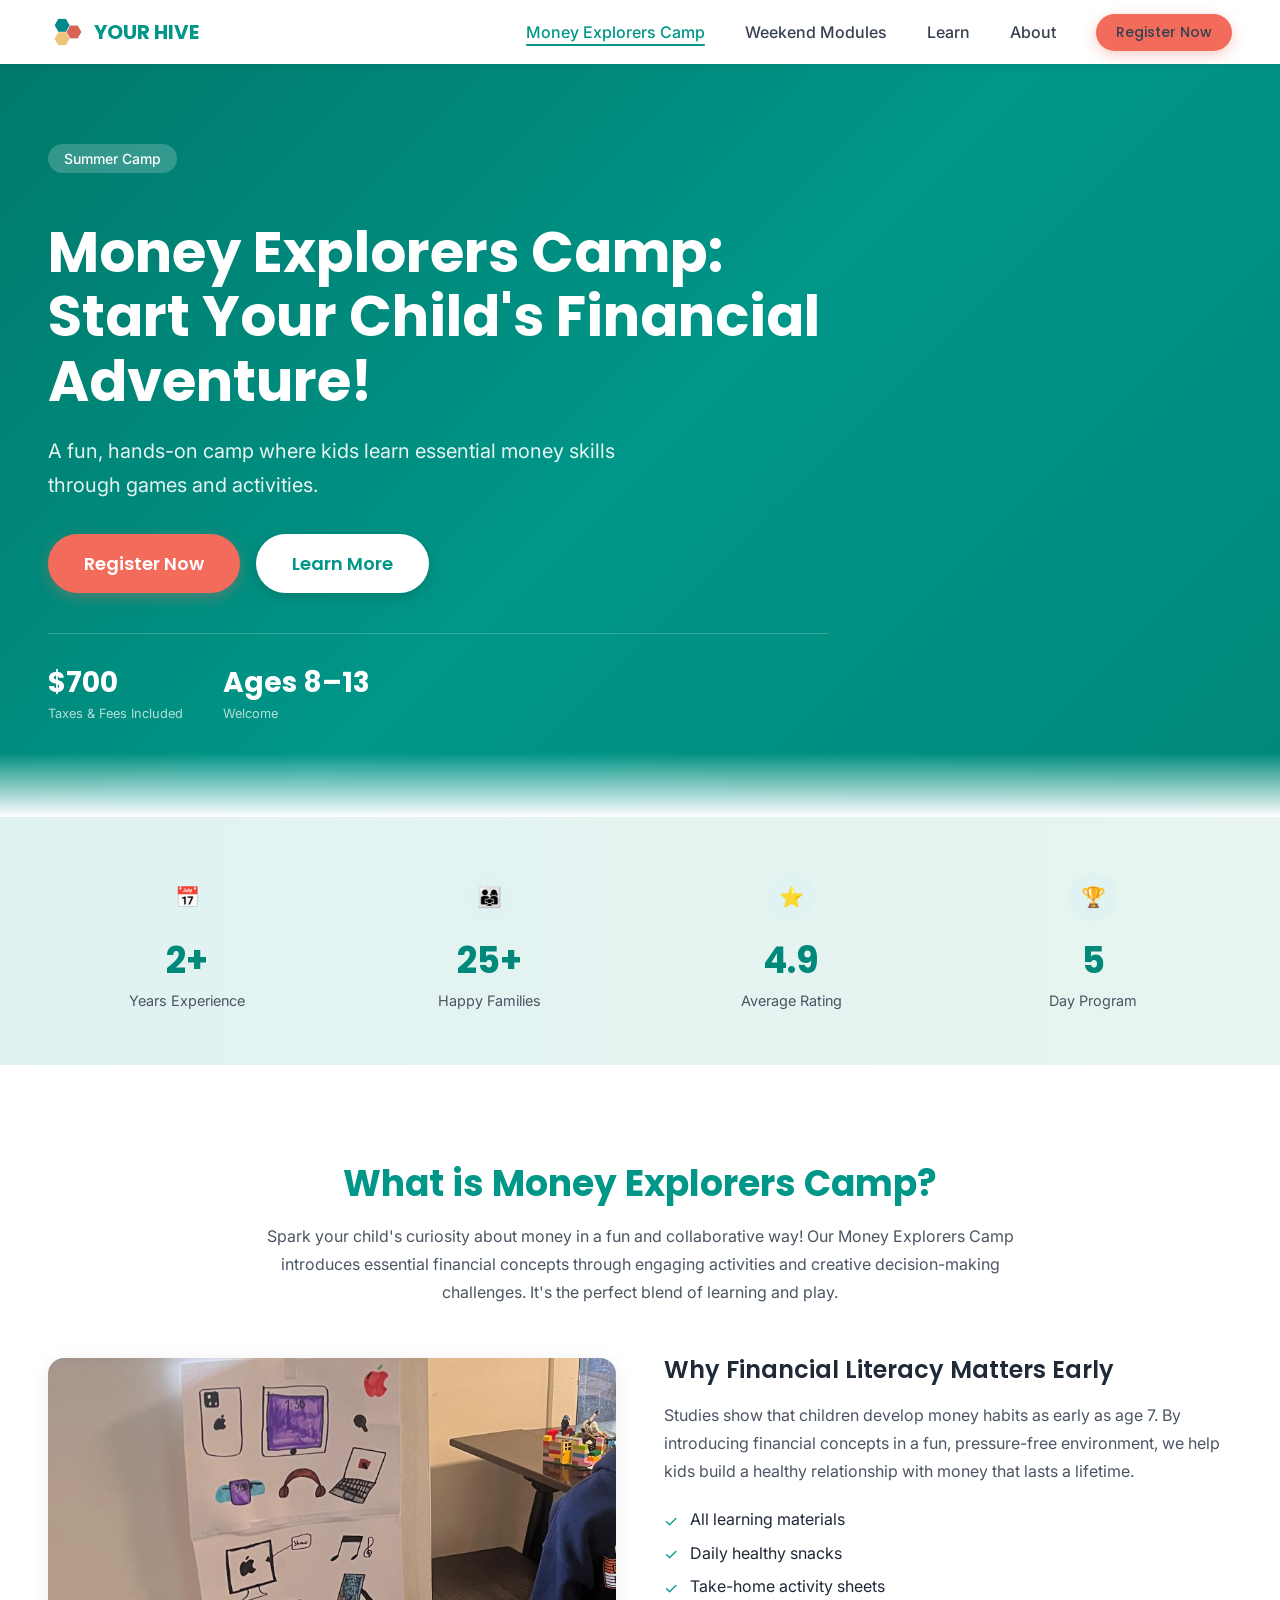
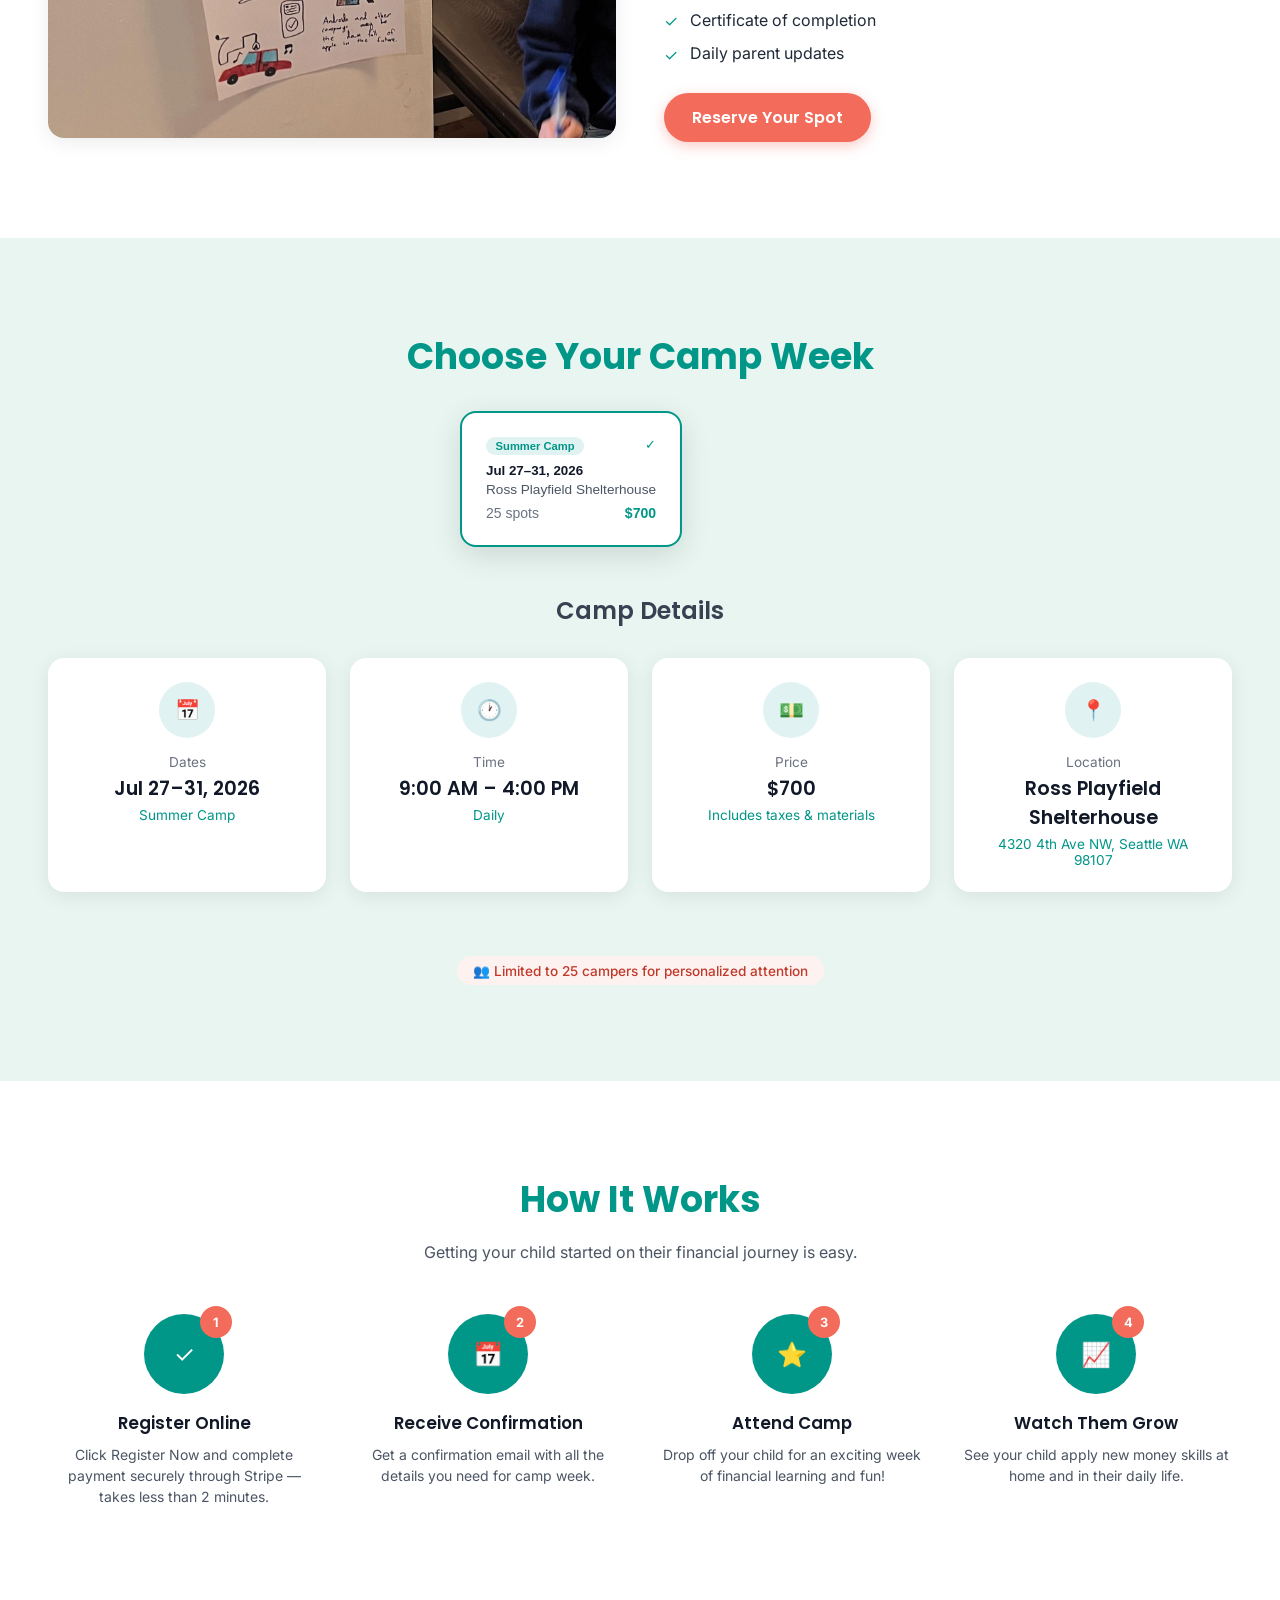
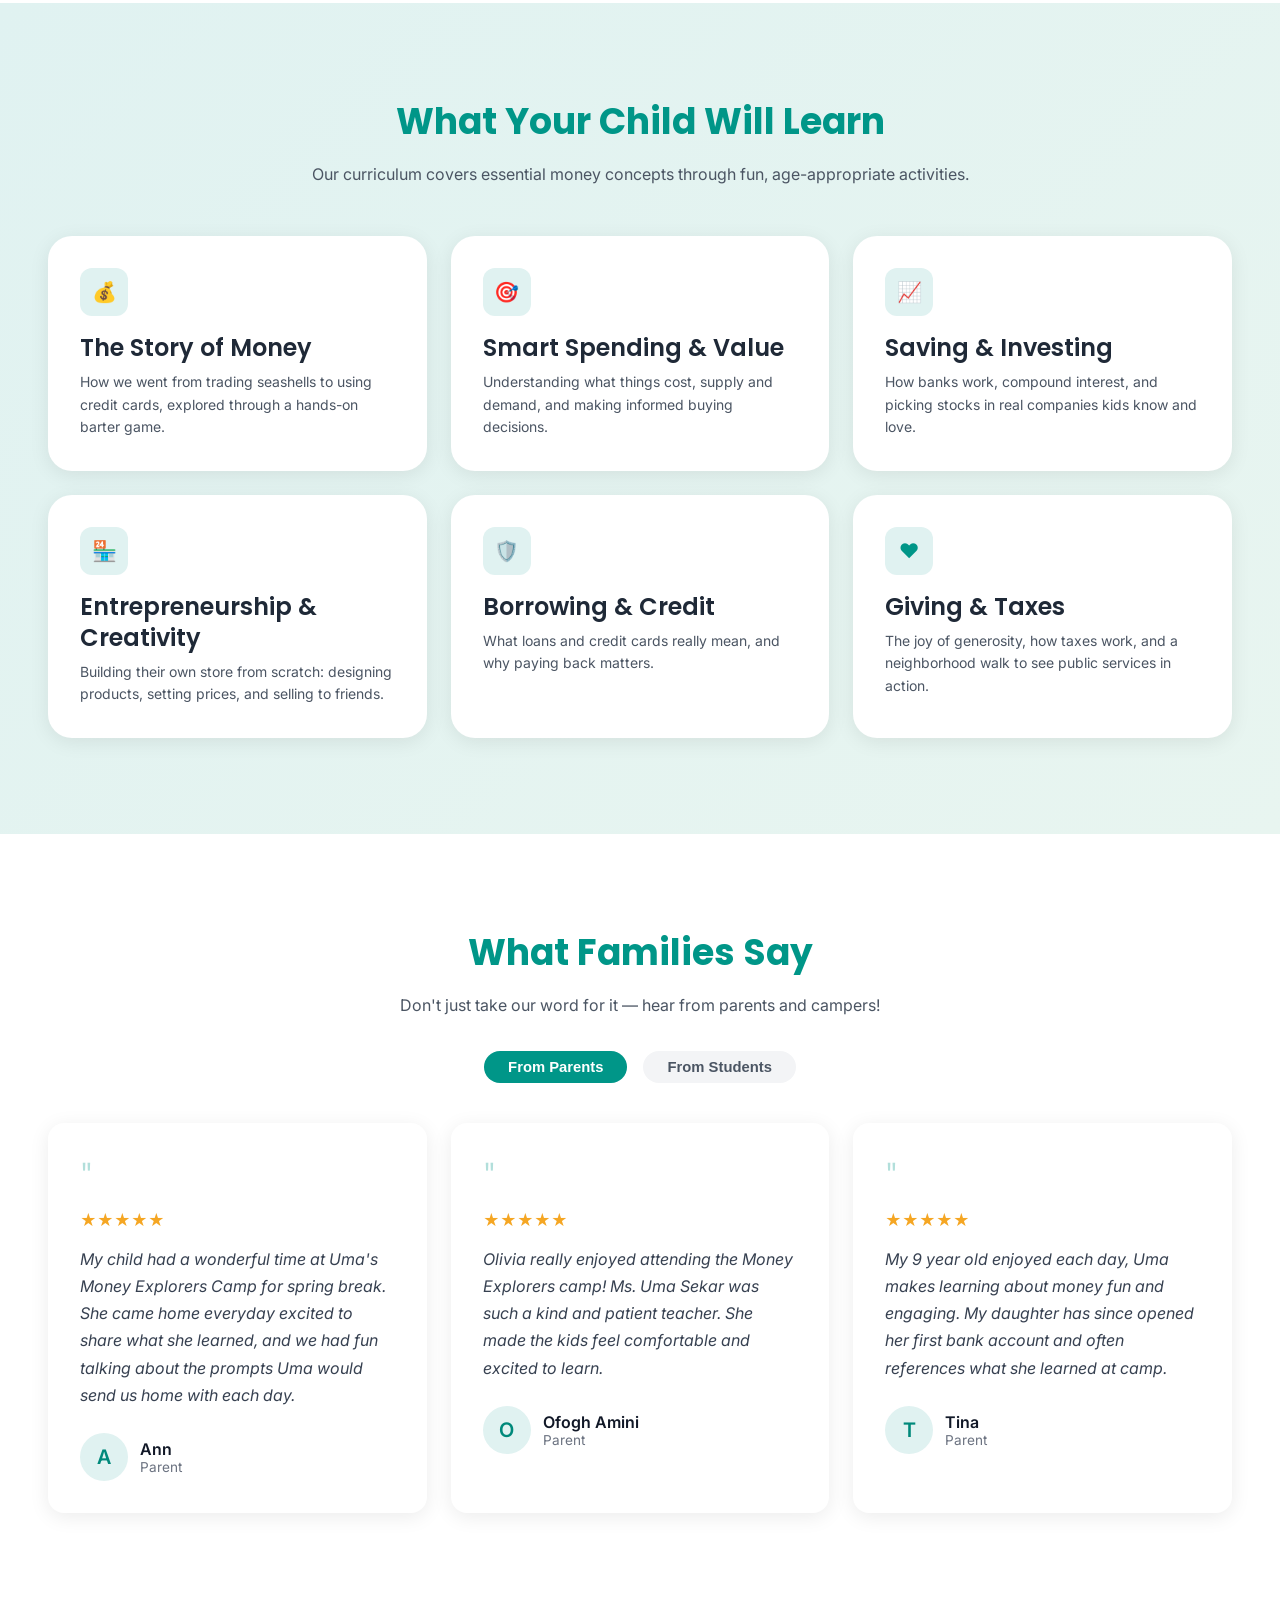
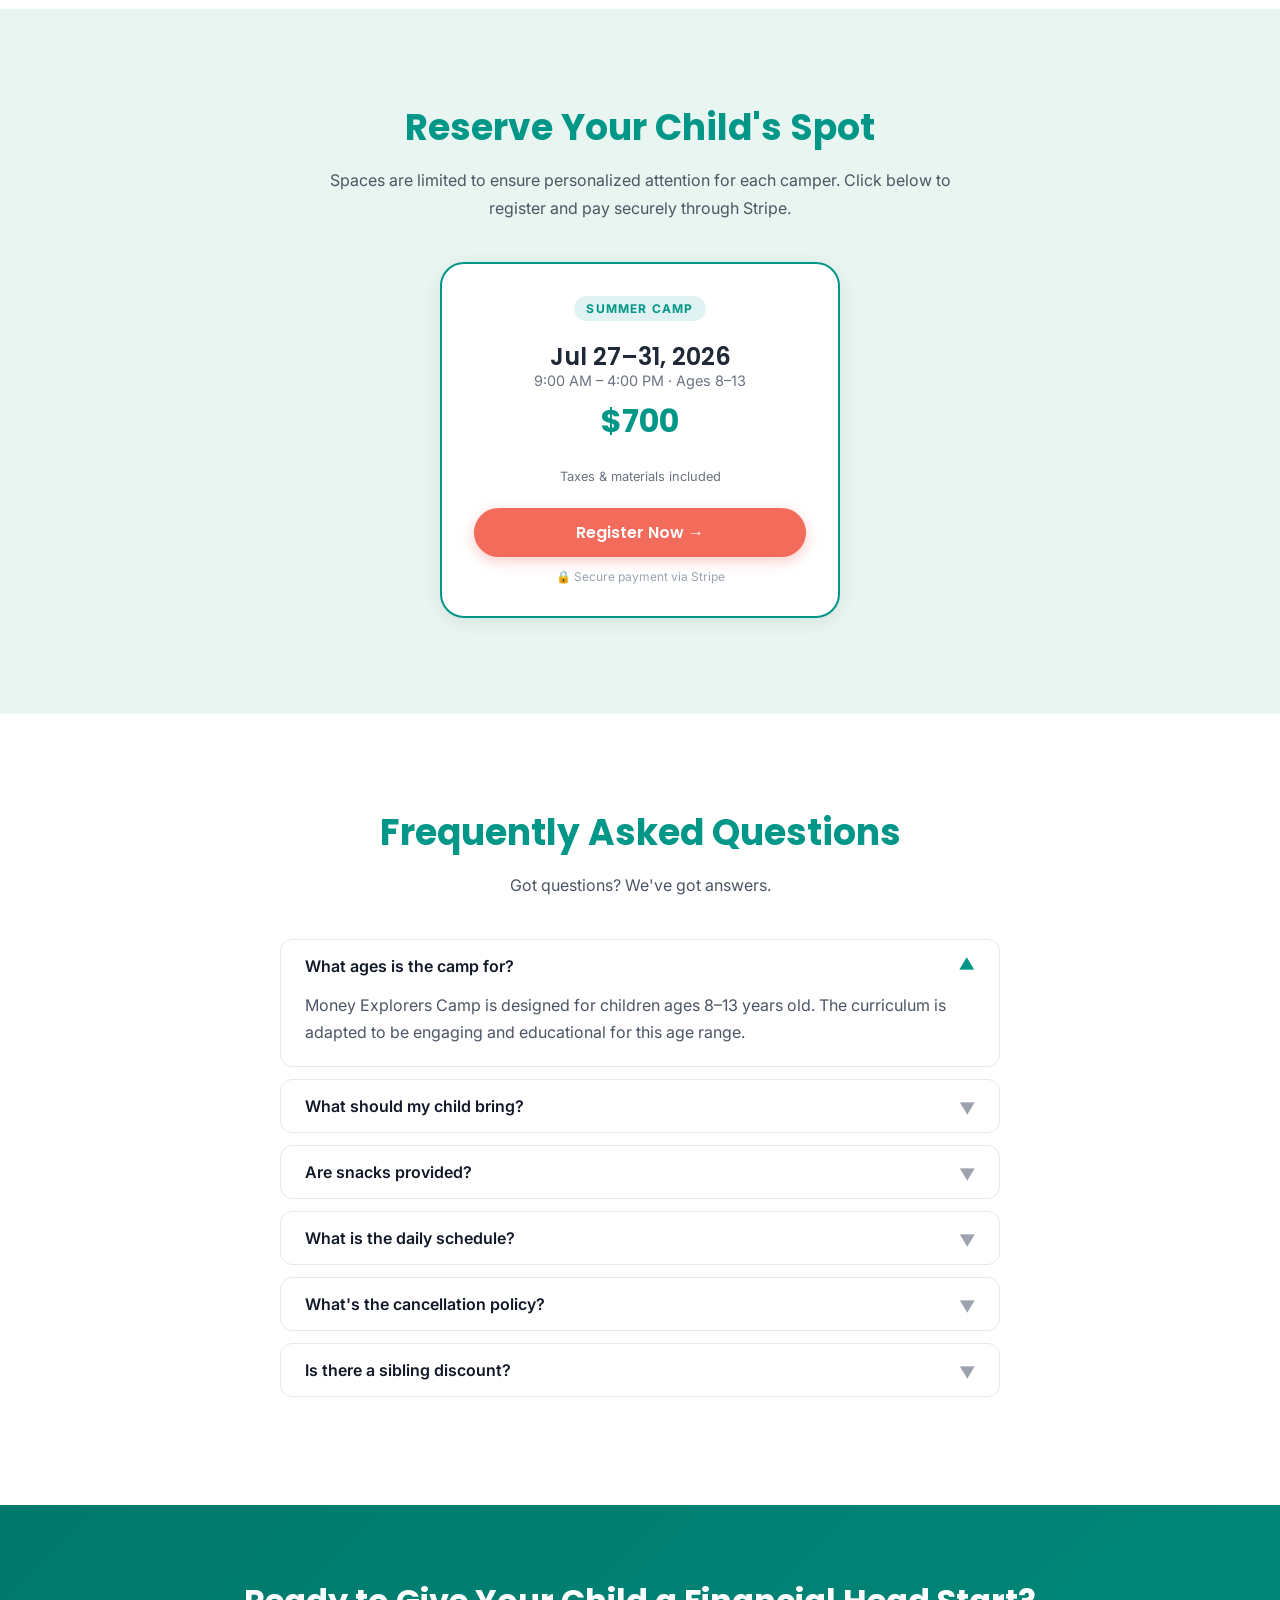
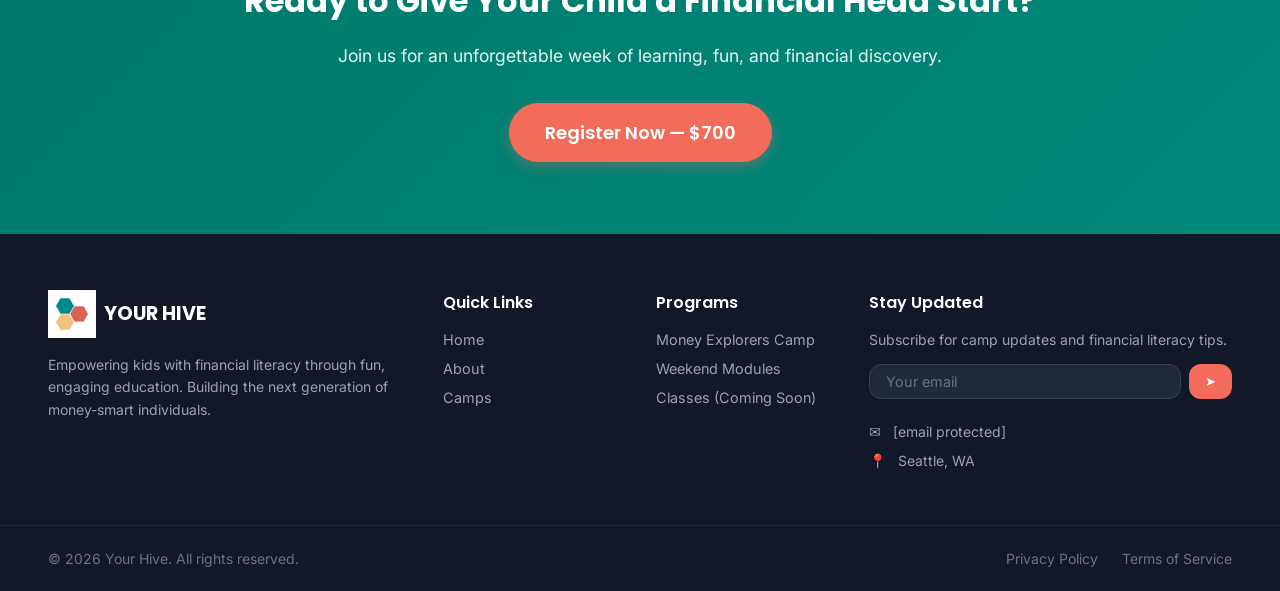
==== commit 41b74f10: "Add files via upload" ====
--- a/index.html
+++ b/index.html
@@ -4,7 +4,7 @@
   <meta charset="UTF-8">
   <meta name="viewport" content="width=device-width, initial-scale=1.0">
   <title>Money Explorers Camp — Your Hive | Financial Literacy for Kids</title>
-  <meta name="description" content="A fun, hands-on camp where kids ages 8–13 learn essential money skills through games and activities. Spring Break & Summer 2026 in Seattle, WA.">
+  <meta name="description" content="A fun, hands-on camp where kids ages 8–13 learn essential money skills through games and activities. Summer 2026 in Seattle, WA.">
   <link rel="stylesheet" href="styles.css">
 </head>
 <body>
@@ -21,7 +21,6 @@
       <a href="weekend-modules.html" class="nav-modules">Weekend Modules</a>
       <a href="learn.html" class="nav-learn">Learn</a>
       <a href="about.html" class="nav-about">About</a>
-      <a href="join-team.html" class="nav-join">Join the Team</a>
       <a href="https://buy.stripe.com/9B6eVe1KY7rE9HEcYC2oE06" target="_blank" class="btn btn-primary btn-sm">Register Now</a>
     </div>
   </div>
@@ -32,7 +31,6 @@
   <div class="container">
     <div class="hero-content reveal">
       <div class="hero-badges">
-        <span class="hero-badge">Spring Break</span>
         <span class="hero-badge">Summer Camp</span>
       </div>
       <h1>Money Explorers Camp: Start Your Child's Financial Adventure!</h1>
@@ -116,22 +114,11 @@
     <h2 class="heading-2 text-center mb-8 reveal" style="color:var(--teal)">Choose Your Camp Week</h2>
 
     <!-- Session Selector -->
-    <div class="grid-2 mb-12 reveal" style="max-width:720px;margin-left:auto;margin-right:auto;gap:1rem;">
-      <button class="session-card selected" data-session="spring2">
-        <div style="display:flex;justify-content:space-between;align-items:flex-start;margin-bottom:0.5rem;">
-          <span class="badge badge-teal">Spring Break</span>
-          <span style="color:var(--teal);">✓</span>
-        </div>
-        <div style="font-weight:600;color:var(--gray-900);margin-bottom:0.25rem;">Apr 13–17, 2026</div>
-        <div style="font-size:0.85rem;color:var(--gray-600);margin-bottom:0.5rem;">Your Hive Learning Center</div>
-        <div style="display:flex;justify-content:space-between;font-size:0.875rem;">
-          <span style="color:var(--gray-500);">12 spots</span>
-          <span style="font-weight:600;color:var(--teal);">$700</span>
-        </div>
-      </button>
-      <button class="session-card unselected" data-session="summer">
+    <div class="mb-12 reveal" style="max-width:360px;margin-left:auto;margin-right:auto;">
+      <button class="session-card selected" data-session="summer">
         <div style="display:flex;justify-content:space-between;align-items:flex-start;margin-bottom:0.5rem;">
           <span class="badge badge-teal">Summer Camp</span>
+          <span style="color:var(--teal);">✓</span>
         </div>
         <div style="font-weight:600;color:var(--gray-900);margin-bottom:0.25rem;">Jul 27–31, 2026</div>
         <div style="font-size:0.85rem;color:var(--gray-600);margin-bottom:0.5rem;">Ross Playfield Shelterhouse</div>
@@ -147,8 +134,8 @@
       <div class="detail-card">
         <div class="detail-icon">📅</div>
         <div class="detail-sub">Dates</div>
-        <div class="detail-val" id="detail-dates">Apr 13–17, 2026</div>
-        <div class="detail-info" id="detail-season">Spring Break</div>
+        <div class="detail-val" id="detail-dates">Jul 27–31, 2026</div>
+        <div class="detail-info" id="detail-season">Summer Camp</div>
       </div>
       <div class="detail-card">
         <div class="detail-icon">🕐</div>
@@ -165,8 +152,8 @@
       <div class="detail-card">
         <div class="detail-icon">📍</div>
         <div class="detail-sub">Location</div>
-        <div class="detail-val" id="detail-location">Your Hive Learning Center</div>
-        <div class="detail-info" id="detail-address">2843 NW 69th St, Seattle</div>
+        <div class="detail-val" id="detail-location">Ross Playfield Shelterhouse</div>
+        <div class="detail-info" id="detail-address">4320 4th Ave NW, Seattle WA 98107</div>
       </div>
     </div>
     <div class="text-center mt-8 reveal">
@@ -296,17 +283,7 @@
       <h2 class="heading-2 mb-4" style="color:var(--teal)">Reserve Your Child's Spot</h2>
       <p class="text-body max-w-2xl mx-auto">Spaces are limited to ensure personalized attention for each camper. Click below to register and pay securely through Stripe.</p>
     </div>
-    <div class="grid-2 reveal" style="max-width:800px;margin:0 auto;gap:1.5rem;">
-
-      <!-- Spring Break -->
-      <div class="card text-center" style="border:2px solid var(--teal);">
-        <div style="display:inline-flex;align-items:center;gap:0.5rem;background:var(--teal-50);color:var(--teal);font-size:0.75rem;font-weight:700;letter-spacing:0.1em;text-transform:uppercase;padding:0.3rem 0.75rem;border-radius:9999px;margin-bottom:1.25rem;">Spring Break</div>
-        <p style="font-size:0.9rem;color:var(--gray-500);margin-bottom:0.5rem;">9:00 AM – 4:00 PM · Ages 8–13</p>
-        <p style="font-family:var(--font-heading);font-size:2rem;font-weight:700;color:var(--teal);margin-bottom:1.5rem;">$700</p>
-        <p style="font-size:0.8rem;color:var(--gray-500);margin-bottom:1.5rem;">Taxes &amp; materials included</p>
-        <a href="https://buy.stripe.com/9B6eVe1KY7rE9HEcYC2oE06" target="_blank" class="btn btn-primary btn-md" style="width:100%;justify-content:center;">Register Now →</a>
-        <p style="font-size:0.75rem;color:var(--gray-400);margin-top:0.75rem;">🔒 Secure payment via Stripe</p>
-      </div>
+    <div class="reveal" style="max-width:400px;margin:0 auto;">
 
       <!-- Summer Camp -->
       <div class="card text-center" style="border:2px solid var(--teal);">
@@ -352,7 +329,7 @@
         </div>
         <div class="accordion-item">
           <button class="accordion-trigger">Is there a sibling discount? <span class="icon">▼</span></button>
-          <div class="accordion-body"><div class="accordion-content">Contact us at <a href="mailto:sayhello@your-hive.com" style="color:var(--teal)">sayhello@your-hive.com</a> to inquire about sibling discounts for multiple children registering together.</div></div>
+          <div class="accordion-body"><div class="accordion-content">Contact us at <a href="/cdn-cgi/l/email-protection#e89b8991808d848487a891879d9ac580819e8dc68b8785" style="color:var(--teal)"><span class="__cf_email__" data-cfemail="f784968e9f929b9b98b78e988285da9f9e8192d994989a">[email&#160;protected]</span></a> to inquire about sibling discounts for multiple children registering together.</div></div>
         </div>
       </div>
     </div>
@@ -405,7 +382,7 @@
           </form>
           <p id="subscribe-msg" style="font-size:0.85rem;margin-top:0.5rem;"></p>
           <div class="footer-contact">
-            <div class="footer-contact-item"><span>✉</span><a href="mailto:sayhello@your-hive.com" style="color:var(--gray-400);">sayhello@your-hive.com</a></div>
+            <div class="footer-contact-item"><span>✉</span><a href="/cdn-cgi/l/email-protection#6c1f0d1504090000032c1503191e4104051a09420f0301" style="color:var(--gray-400);"><span class="__cf_email__" data-cfemail="91e2f0e8f9f4fdfdfed1e8fee4e3bcf9f8e7f4bff2fefc">[email&#160;protected]</span></a></div>
             <div class="footer-contact-item"><span>📍</span><span>Seattle, WA</span></div>
           </div>
         </div>
@@ -420,24 +397,26 @@
   </div>
 </footer>
 
-<script src="script.js"></script>
+<script data-cfasync="false" src="/cdn-cgi/scripts/5c5dd728/cloudflare-static/email-decode.min.js"></script><script src="script.js"></script>
 <script>
   // Session selector dynamic detail update
   const sessionData = {
-    spring2: { dates:'Apr 13–17, 2026', season:'Spring Break', location:'Your Hive Learning Center', address:'2843 NW 69th St, Seattle' },
-    summer:  { dates:'Jul 27–31, 2026',  season:'Summer Camp',  location:'Ross Playfield Shelterhouse', address:'4320 4th Ave NW, Seattle WA 98107' },
+    summer: { dates:'Jul 27–31, 2026', season:'Summer Camp', location:'Ross Playfield Shelterhouse', address:'4320 4th Ave NW, Seattle WA 98107' },
   };
   document.querySelectorAll('.session-card').forEach(card => {
     card.addEventListener('click', () => {
       const d = sessionData[card.dataset.session];
-      if (d) {
-        document.getElementById('detail-dates').textContent = d.dates;
-        document.getElementById('detail-season').textContent = d.season;
-        document.getElementById('detail-location').textContent = d.location;
-        document.getElementById('detail-address').textContent = d.address;
-      }
+      if (!d) return;
+      const dates = document.getElementById('detail-dates');
+      const season = document.getElementById('detail-season');
+      const location = document.getElementById('detail-location');
+      const address = document.getElementById('detail-address');
+      if (dates) dates.textContent = d.dates;
+      if (season) season.textContent = d.season;
+      if (location) location.textContent = d.location;
+      if (address) address.textContent = d.address;
     });
   });
 </script>
 </body>
-</html>
+</html>
